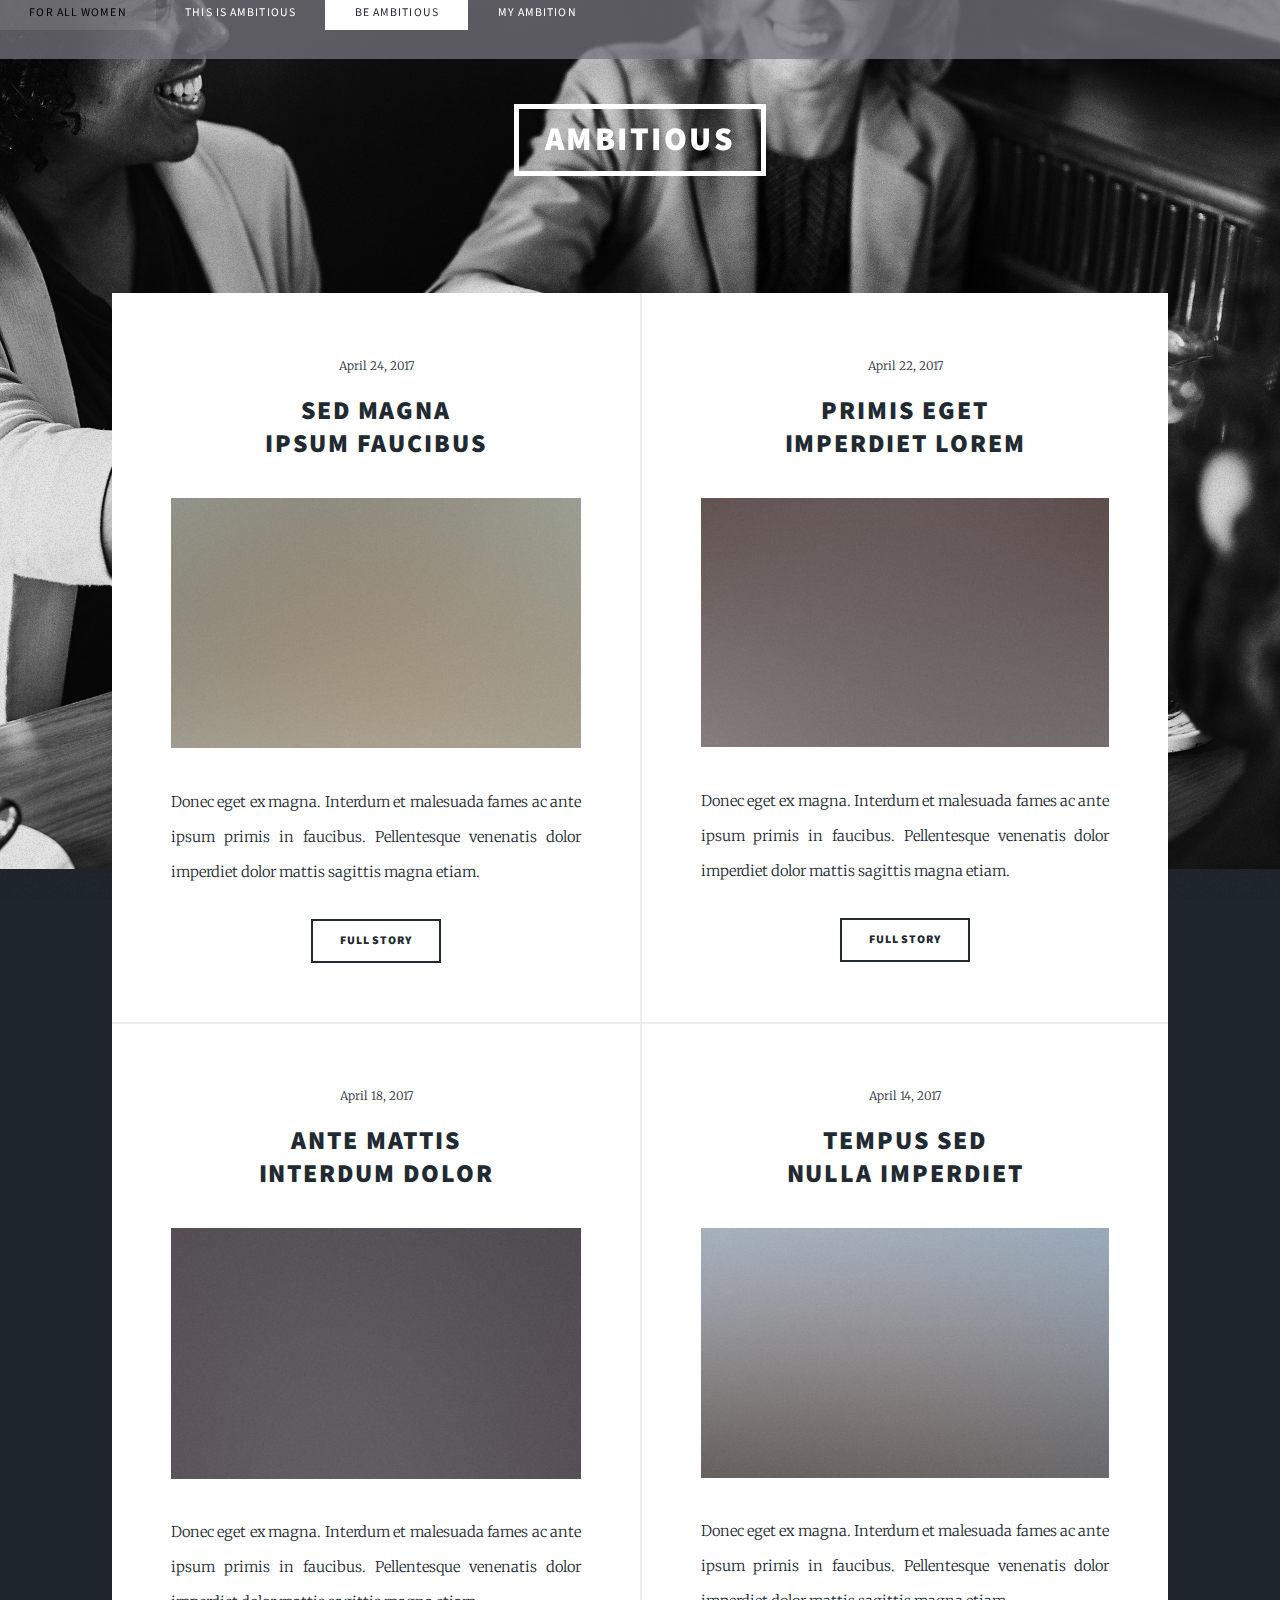
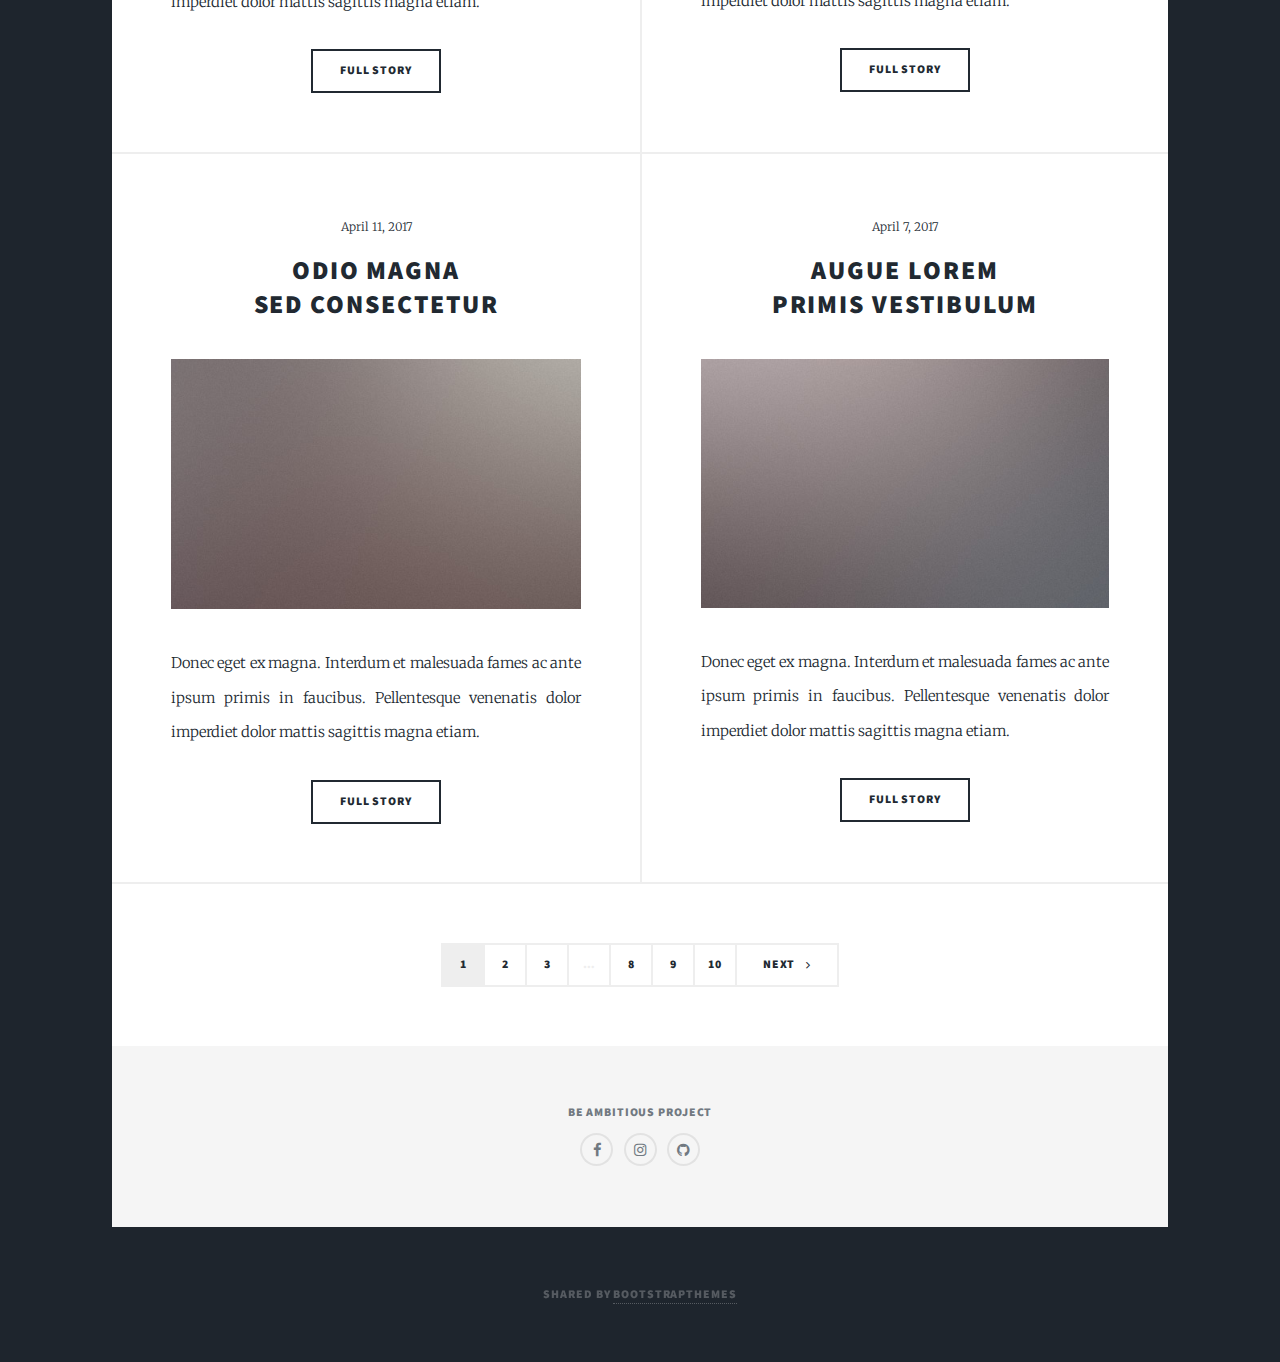
==== Ambitious/BeAmbitious.html @ 5a116b81 "ambitious_front 5" ====
<!DOCTYPE HTML>
<!--
	Massively by HTML5 UP
	html5up.net | @ajlkn
	Free for personal and commercial use under the CCA 3.0 license (html5up.net/license)
-->
<html>
	<head>
		<title>MyPage</title>
		<meta charset="utf-8" />
		<meta name="viewport" content="width=device-width, initial-scale=1, user-scalable=no" />
		<link rel="stylesheet" href="assets/css/main.css" />
		<noscript><link rel="stylesheet" href="assets/css/noscript.css" /></noscript>
	</head>
	<body class="is-loading">

		<!-- Wrapper -->
			<div id="wrapper">

				<!-- Header -->
					<header id="header">
						<a href="index.html" class="logo">Ambitious</a>
					</header>

				<!-- Nav -->
				<nav id="nav">
					<ul class="links">
						<div class="menubar">
							<li><a href="introduction.html">For all Women</a></li>
							<li id = "current"><a href="index.html">This is Ambitious</a>
								<ul>
									 <li><a href="#">경제 재테크</a></li>
									 <li><a href="#">정치 사회</a></li>
									 <li><a href="#">헬스 스포츠 건강</a></li>
									 <li><a href="#">영화 책</a></li>
									 <li><a href="#">패션 라이프스타일</a></li>
									</ul>
							</li>
							<li class = "active"><a href="BeAmbitious.html">Be Ambitious</a></li>
							<li><a href="mypage.html">My Ambition</a></li>
						</div>
					</ul>
					<ul class="icons">

						<!-- <li><a href="#" class="icon fa-twitter"><span class="label">Twitter</span></a></li> -->
						<!-- <li><a href="#" class="icon fa-instagram"><span class="label">Instagram</span></a></li>
						<li><a href="#" class="icon fa-facebook"><span class="label">Facebook</span></a></li>
						<li><a href="#" class="icon fa-github"><span class="label">GitHub</span></a></li> -->
					</ul>
				</nav>

				<!-- Main -->
					<div id="main">

						<!-- Featured Post -->


						<!-- Posts -->
							<section class="posts">
								<article>
									<header>
										<span class="date">April 24, 2017</span>
										<h2><a href="#">Sed magna<br />
										ipsum faucibus</a></h2>
									</header>
									<a href="#" class="image fit"><img src="images/pic02.jpg" alt="" /></a>
									<p>Donec eget ex magna. Interdum et malesuada fames ac ante ipsum primis in faucibus. Pellentesque venenatis dolor imperdiet dolor mattis sagittis magna etiam.</p>
									<ul class="actions">
										<li><a href="#" class="button">Full Story</a></li>
									</ul>
								</article>
								<article>
									<header>
										<span class="date">April 22, 2017</span>
										<h2><a href="#">Primis eget<br />
										imperdiet lorem</a></h2>
									</header>
									<a href="#" class="image fit"><img src="images/pic03.jpg" alt="" /></a>
									<p>Donec eget ex magna. Interdum et malesuada fames ac ante ipsum primis in faucibus. Pellentesque venenatis dolor imperdiet dolor mattis sagittis magna etiam.</p>
									<ul class="actions">
										<li><a href="#" class="button">Full Story</a></li>
									</ul>
								</article>
								<article>
									<header>
										<span class="date">April 18, 2017</span>
										<h2><a href="#">Ante mattis<br />
										interdum dolor</a></h2>
									</header>
									<a href="#" class="image fit"><img src="images/pic04.jpg" alt="" /></a>
									<p>Donec eget ex magna. Interdum et malesuada fames ac ante ipsum primis in faucibus. Pellentesque venenatis dolor imperdiet dolor mattis sagittis magna etiam.</p>
									<ul class="actions">
										<li><a href="#" class="button">Full Story</a></li>
									</ul>
								</article>
								<article>
									<header>
										<span class="date">April 14, 2017</span>
										<h2><a href="#">Tempus sed<br />
										nulla imperdiet</a></h2>
									</header>
									<a href="#" class="image fit"><img src="images/pic05.jpg" alt="" /></a>
									<p>Donec eget ex magna. Interdum et malesuada fames ac ante ipsum primis in faucibus. Pellentesque venenatis dolor imperdiet dolor mattis sagittis magna etiam.</p>
									<ul class="actions">
										<li><a href="#" class="button">Full Story</a></li>
									</ul>
								</article>
								<article>
									<header>
										<span class="date">April 11, 2017</span>
										<h2><a href="#">Odio magna<br />
										sed consectetur</a></h2>
									</header>
									<a href="#" class="image fit"><img src="images/pic06.jpg" alt="" /></a>
									<p>Donec eget ex magna. Interdum et malesuada fames ac ante ipsum primis in faucibus. Pellentesque venenatis dolor imperdiet dolor mattis sagittis magna etiam.</p>
									<ul class="actions">
										<li><a href="#" class="button">Full Story</a></li>
									</ul>
								</article>
								<article>
									<header>
										<span class="date">April 7, 2017</span>
										<h2><a href="#">Augue lorem<br />
										primis vestibulum</a></h2>
									</header>
									<a href="#" class="image fit"><img src="images/pic07.jpg" alt="" /></a>
									<p>Donec eget ex magna. Interdum et malesuada fames ac ante ipsum primis in faucibus. Pellentesque venenatis dolor imperdiet dolor mattis sagittis magna etiam.</p>
									<ul class="actions">
										<li><a href="#" class="button">Full Story</a></li>
									</ul>
								</article>
							</section>

						<!-- Footer -->
							<footer>
								<div class="pagination">
									<!--<a href="#" class="previous">Prev</a>-->
									<a href="#" class="page active">1</a>
									<a href="#" class="page">2</a>
									<a href="#" class="page">3</a>
									<span class="extra">&hellip;</span>
									<a href="#" class="page">8</a>
									<a href="#" class="page">9</a>
									<a href="#" class="page">10</a>
									<a href="#" class="next">Next</a>
								</div>
							</footer>

					</div>

					<!-- Footer -->
						<footer id="footer">
							<section style ="text-align:center;">
								<label for="message">Be Ambitious Project</label>
								<ul class="icons alt">
									<li><a href="#" class="icon alt fa-facebook"><span class="label">Facebook</span></a></li>
									<li><a href="#" class="icon alt fa-instagram"><span class="label">Instagram</span></a></li>
									<li><a href="#" class="icon alt fa-github"><span class="label">GitHub</span></a></li>
								</ul>
							</section>
						</footer>

				<!-- Copyright -->
					<div id="copyright">
						Shared by <i class="fa fa-love"></i><a href="https://bootstrapthemes.co">BootstrapThemes</a>
					</div>

			</div>

		<!-- Scripts -->
			<script src="assets/js/jquery.min.js"></script>
			<script src="assets/js/jquery.scrollex.min.js"></script>
			<script src="assets/js/jquery.scrolly.min.js"></script>
			<script src="assets/js/skel.min.js"></script>
			<script src="assets/js/util.js"></script>
			<script src="assets/js/main.js"></script>

	</body>
</html>
---- Ambitious/assets/css/main.css ----
@import url(font-awesome.min.css);
@import url("https://fonts.googleapis.com/css?family=Merriweather:300,700,300italic,700italic|Source+Sans+Pro:900");

/*
	Massively by HTML5 UP
	html5up.net | @ajlkn
	Free for personal and commercial use under the CCA 3.0 license (html5up.net/license)
*/

/* Reset */
.menubar{
border:none;
border:0px;
margin:0px;
padding:0px;
/* font: 67.5% "Lucida Sans Unicode", "Bitstream Vera Sans", "Trebuchet Unicode MS", "Lucida Grande", Verdana, Helvetica, sans-serif; */
font-size:10px;
font-weight:bold;
}

.menubar ul{
/* background: rgb(109,109,109); */
height:40px;
list-style:none;
margin:0;
padding:0;
}

.menubar li{
float:left;
padding:0px;
}

.menubar li a{
/* background: rgb(109,109,109); 위에 네비 바 색깔*/
 height:30px;   /*네비 바 높이 조정 */
/* color:#cccccc; */
display:block;
font-weight:normal;
/* line-height:50px; */
margin:0px;
padding:0px 25px;
text-align:center;
text-decoration:none;
}

.menubar li a:hover, .menubar ul li:hover a{
background: rgb(71,71,71);
color:#FFFFFF;
text-decoration:none;
}

.menubar li ul{
background: rgb(109,109,109);
display:none; /* 평상시에는 드랍메뉴가 안보이게 하기 */
height:auto;
padding:0px;
margin:0px;
border:0px;
position:absolute;
/* width:400px; */
z-index:998;
/*top:1em;
/*left:0;*/
}

.menubar li:hover ul{
display:block; /* 마우스 커서 올리면 드랍메뉴 보이게 하기 */
}

.menubar li li {
background: rgba(19, 19, 22, 0.82); /* 드롭다운 전체 색깔 */
display:block;
float:left;
margin:0px;
padding:0px;
width:170px;


}

.menubar li:hover li a{
background:none;
}

.menubar li ul a{
display:block;
height:29px;
font-size:15px;
font-style:normal;
margin:0px;
padding:0px 10px 0px 15px;
text-align:center;
}

.menubar li ul a:hover, .menubar li ul li:hover a{
background:rgb(45, 166, 235);
border:0px;
color:white;
}

.menubar p{
clear:left;
}

	html, body, div, span, applet, object, iframe, h1, h2, h3, h4, h5, h6, p, blockquote, pre, a, abbr, acronym, address, big, cite, code, del, dfn, em, img, ins, kbd, q, s, samp, small, strike, strong, sub, sup, tt, var, b, u, i, center, dl, dt, dd, ol, ul, li, fieldset, form, label, legend, table, caption, tbody, tfoot, thead, tr, th, td, article, aside, canvas, details, embed, figure, figcaption, footer, header, hgroup, menu, nav, output, ruby, section, summary, time, mark, audio, video {
		margin: 0;
		padding: 0;
		border: 0;
		font-size: 100%;
		font: inherit;
		vertical-align: baseline;
	}

	article, aside, details, figcaption, figure, footer, header, hgroup, menu, nav, section {
		display: block;
	}

	body {
		line-height: 1;
	}

	ol, ul {
		list-style: none;
	}

	blockquote, q {
		quotes: none;
	}

	blockquote:before, blockquote:after, q:before, q:after {
		content: '';
		content: none;
	}

	table {
		border-collapse: collapse;
		border-spacing: 0;
	}

	body {
		-webkit-text-size-adjust: none;
	}

/* Box Model */

	*, *:before, *:after {
		-moz-box-sizing: border-box;
		-webkit-box-sizing: border-box;
		box-sizing: border-box;
	}

/* Grid */

	.row {
		border-bottom: solid 1px transparent;
		-moz-box-sizing: border-box;
		-webkit-box-sizing: border-box;
		box-sizing: border-box;
	}

	.row > * {
		float: left;
		-moz-box-sizing: border-box;
		-webkit-box-sizing: border-box;
		box-sizing: border-box;
	}

	.row:after, .row:before {
		content: '';
		display: block;
		clear: both;
		height: 0;
	}

	.row.uniform > * > :first-child {
		margin-top: 0;
	}

	.row.uniform > * > :last-child {
		margin-bottom: 0;
	}

	.row.\30 \25 > * {
		padding: 0 0 0 0rem;
	}

	.row.\30 \25 {
		margin: 0 0 -1px 0rem;
	}

	.row.uniform.\30 \25 > * {
		padding: 0rem 0 0 0rem;
	}

	.row.uniform.\30 \25 {
		margin: 0rem 0 -1px 0rem;
	}

	.row > * {
		padding: 0 0 0 1.5rem;
	}

	.row {
		margin: 0 0 -1px -1.5rem;
	}

	.row.uniform > * {
		padding: 1.5rem 0 0 1.5rem;
	}

	.row.uniform {
		margin: -1.5rem 0 -1px -1.5rem;
	}

	.row.\32 00\25 > * {
		padding: 0 0 0 3rem;
	}

	.row.\32 00\25 {
		margin: 0 0 -1px -3rem;
	}

	.row.uniform.\32 00\25 > * {
		padding: 3rem 0 0 3rem;
	}

	.row.uniform.\32 00\25 {
		margin: -3rem 0 -1px -3rem;
	}

	.row.\31 50\25 > * {
		padding: 0 0 0 2.25rem;
	}

	.row.\31 50\25 {
		margin: 0 0 -1px -2.25rem;
	}

	.row.uniform.\31 50\25 > * {
		padding: 2.25rem 0 0 2.25rem;
	}

	.row.uniform.\31 50\25 {
		margin: -2.25rem 0 -1px -2.25rem;
	}

	.row.\35 0\25 > * {
		padding: 0 0 0 0.75rem;
	}

	.row.\35 0\25 {
		margin: 0 0 -1px -0.75rem;
	}

	.row.uniform.\35 0\25 > * {
		padding: 0.75rem 0 0 0.75rem;
	}

	.row.uniform.\35 0\25 {
		margin: -0.75rem 0 -1px -0.75rem;
	}

	.row.\32 5\25 > * {
		padding: 0 0 0 0.375rem;
	}

	.row.\32 5\25 {
		margin: 0 0 -1px -0.375rem;
	}

	.row.uniform.\32 5\25 > * {
		padding: 0.375rem 0 0 0.375rem;
	}

	.row.uniform.\32 5\25 {
		margin: -0.375rem 0 -1px -0.375rem;
	}

	.\31 2u, .\31 2u\24 {
		width: 100%;
		clear: none;
		margin-left: 0;
	}

	.\31 1u, .\31 1u\24 {
		width: 91.6666666667%;
		clear: none;
		margin-left: 0;
	}

	.\31 0u, .\31 0u\24 {
		width: 83.3333333333%;
		clear: none;
		margin-left: 0;
	}

	.\39 u, .\39 u\24 {
		width: 75%;
		clear: none;
		margin-left: 0;
	}

	.\38 u, .\38 u\24 {
		width: 66.6666666667%;
		clear: none;
		margin-left: 0;
	}

	.\37 u, .\37 u\24 {
		width: 58.3333333333%;
		clear: none;
		margin-left: 0;
	}

	.\36 u, .\36 u\24 {
		width: 50%;
		clear: none;
		margin-left: 0;
	}

	.\35 u, .\35 u\24 {
		width: 41.6666666667%;
		clear: none;
		margin-left: 0;
	}

	.\34 u, .\34 u\24 {
		width: 33.3333333333%;
		clear: none;
		margin-left: 0;
	}

	.\33 u, .\33 u\24 {
		width: 25%;
		clear: none;
		margin-left: 0;
	}

	.\32 u, .\32 u\24 {
		width: 16.6666666667%;
		clear: none;
		margin-left: 0;
	}

	.\31 u, .\31 u\24 {
		width: 8.3333333333%;
		clear: none;
		margin-left: 0;
	}

	.\31 2u\24 + *,
	.\31 1u\24 + *,
	.\31 0u\24 + *,
	.\39 u\24 + *,
	.\38 u\24 + *,
	.\37 u\24 + *,
	.\36 u\24 + *,
	.\35 u\24 + *,
	.\34 u\24 + *,
	.\33 u\24 + *,
	.\32 u\24 + *,
	.\31 u\24 + * {
		clear: left;
	}

	.\-11u {
		margin-left: 91.66667%;
	}

	.\-10u {
		margin-left: 83.33333%;
	}

	.\-9u {
		margin-left: 75%;
	}

	.\-8u {
		margin-left: 66.66667%;
	}

	.\-7u {
		margin-left: 58.33333%;
	}

	.\-6u {
		margin-left: 50%;
	}

	.\-5u {
		margin-left: 41.66667%;
	}

	.\-4u {
		margin-left: 33.33333%;
	}

	.\-3u {
		margin-left: 25%;
	}

	.\-2u {
		margin-left: 16.66667%;
	}

	.\-1u {
		margin-left: 8.33333%;
	}

	@media screen and (max-width: 1680px) {

		.row > * {
			padding: 0 0 0 1.5rem;
		}

		.row {
			margin: 0 0 -1px -1.5rem;
		}

		.row.uniform > * {
			padding: 1.5rem 0 0 1.5rem;
		}

		.row.uniform {
			margin: -1.5rem 0 -1px -1.5rem;
		}

		.row.\32 00\25 > * {
			padding: 0 0 0 3rem;
		}

		.row.\32 00\25 {
			margin: 0 0 -1px -3rem;
		}

		.row.uniform.\32 00\25 > * {
			padding: 3rem 0 0 3rem;
		}

		.row.uniform.\32 00\25 {
			margin: -3rem 0 -1px -3rem;
		}

		.row.\31 50\25 > * {
			padding: 0 0 0 2.25rem;
		}

		.row.\31 50\25 {
			margin: 0 0 -1px -2.25rem;
		}

		.row.uniform.\31 50\25 > * {
			padding: 2.25rem 0 0 2.25rem;
		}

		.row.uniform.\31 50\25 {
			margin: -2.25rem 0 -1px -2.25rem;
		}

		.row.\35 0\25 > * {
			padding: 0 0 0 0.75rem;
		}

		.row.\35 0\25 {
			margin: 0 0 -1px -0.75rem;
		}

		.row.uniform.\35 0\25 > * {
			padding: 0.75rem 0 0 0.75rem;
		}

		.row.uniform.\35 0\25 {
			margin: -0.75rem 0 -1px -0.75rem;
		}

		.row.\32 5\25 > * {
			padding: 0 0 0 0.375rem;
		}

		.row.\32 5\25 {
			margin: 0 0 -1px -0.375rem;
		}

		.row.uniform.\32 5\25 > * {
			padding: 0.375rem 0 0 0.375rem;
		}

		.row.uniform.\32 5\25 {
			margin: -0.375rem 0 -1px -0.375rem;
		}

		.\31 2u\28xlarge\29, .\31 2u\24\28xlarge\29 {
			width: 100%;
			clear: none;
			margin-left: 0;
		}

		.\31 1u\28xlarge\29, .\31 1u\24\28xlarge\29 {
			width: 91.6666666667%;
			clear: none;
			margin-left: 0;
		}

		.\31 0u\28xlarge\29, .\31 0u\24\28xlarge\29 {
			width: 83.3333333333%;
			clear: none;
			margin-left: 0;
		}

		.\39 u\28xlarge\29, .\39 u\24\28xlarge\29 {
			width: 75%;
			clear: none;
			margin-left: 0;
		}

		.\38 u\28xlarge\29, .\38 u\24\28xlarge\29 {
			width: 66.6666666667%;
			clear: none;
			margin-left: 0;
		}

		.\37 u\28xlarge\29, .\37 u\24\28xlarge\29 {
			width: 58.3333333333%;
			clear: none;
			margin-left: 0;
		}

		.\36 u\28xlarge\29, .\36 u\24\28xlarge\29 {
			width: 50%;
			clear: none;
			margin-left: 0;
		}

		.\35 u\28xlarge\29, .\35 u\24\28xlarge\29 {
			width: 41.6666666667%;
			clear: none;
			margin-left: 0;
		}

		.\34 u\28xlarge\29, .\34 u\24\28xlarge\29 {
			width: 33.3333333333%;
			clear: none;
			margin-left: 0;
		}

		.\33 u\28xlarge\29, .\33 u\24\28xlarge\29 {
			width: 25%;
			clear: none;
			margin-left: 0;
		}

		.\32 u\28xlarge\29, .\32 u\24\28xlarge\29 {
			width: 16.6666666667%;
			clear: none;
			margin-left: 0;
		}

		.\31 u\28xlarge\29, .\31 u\24\28xlarge\29 {
			width: 8.3333333333%;
			clear: none;
			margin-left: 0;
		}

		.\31 2u\24\28xlarge\29 + *,
		.\31 1u\24\28xlarge\29 + *,
		.\31 0u\24\28xlarge\29 + *,
		.\39 u\24\28xlarge\29 + *,
		.\38 u\24\28xlarge\29 + *,
		.\37 u\24\28xlarge\29 + *,
		.\36 u\24\28xlarge\29 + *,
		.\35 u\24\28xlarge\29 + *,
		.\34 u\24\28xlarge\29 + *,
		.\33 u\24\28xlarge\29 + *,
		.\32 u\24\28xlarge\29 + *,
		.\31 u\24\28xlarge\29 + * {
			clear: left;
		}

		.\-11u\28xlarge\29 {
			margin-left: 91.66667%;
		}

		.\-10u\28xlarge\29 {
			margin-left: 83.33333%;
		}

		.\-9u\28xlarge\29 {
			margin-left: 75%;
		}

		.\-8u\28xlarge\29 {
			margin-left: 66.66667%;
		}

		.\-7u\28xlarge\29 {
			margin-left: 58.33333%;
		}

		.\-6u\28xlarge\29 {
			margin-left: 50%;
		}

		.\-5u\28xlarge\29 {
			margin-left: 41.66667%;
		}

		.\-4u\28xlarge\29 {
			margin-left: 33.33333%;
		}

		.\-3u\28xlarge\29 {
			margin-left: 25%;
		}

		.\-2u\28xlarge\29 {
			margin-left: 16.66667%;
		}

		.\-1u\28xlarge\29 {
			margin-left: 8.33333%;
		}

	}

	@media screen and (max-width: 1280px) {

		.row > * {
			padding: 0 0 0 1.5rem;
		}

		.row {
			margin: 0 0 -1px -1.5rem;
		}

		.row.uniform > * {
			padding: 1.5rem 0 0 1.5rem;
		}

		.row.uniform {
			margin: -1.5rem 0 -1px -1.5rem;
		}

		.row.\32 00\25 > * {
			padding: 0 0 0 3rem;
		}

		.row.\32 00\25 {
			margin: 0 0 -1px -3rem;
		}

		.row.uniform.\32 00\25 > * {
			padding: 3rem 0 0 3rem;
		}

		.row.uniform.\32 00\25 {
			margin: -3rem 0 -1px -3rem;
		}

		.row.\31 50\25 > * {
			padding: 0 0 0 2.25rem;
		}

		.row.\31 50\25 {
			margin: 0 0 -1px -2.25rem;
		}

		.row.uniform.\31 50\25 > * {
			padding: 2.25rem 0 0 2.25rem;
		}

		.row.uniform.\31 50\25 {
			margin: -2.25rem 0 -1px -2.25rem;
		}

		.row.\35 0\25 > * {
			padding: 0 0 0 0.75rem;
		}

		.row.\35 0\25 {
			margin: 0 0 -1px -0.75rem;
		}

		.row.uniform.\35 0\25 > * {
			padding: 0.75rem 0 0 0.75rem;
		}

		.row.uniform.\35 0\25 {
			margin: -0.75rem 0 -1px -0.75rem;
		}

		.row.\32 5\25 > * {
			padding: 0 0 0 0.375rem;
		}

		.row.\32 5\25 {
			margin: 0 0 -1px -0.375rem;
		}

		.row.uniform.\32 5\25 > * {
			padding: 0.375rem 0 0 0.375rem;
		}

		.row.uniform.\32 5\25 {
			margin: -0.375rem 0 -1px -0.375rem;
		}

		.\31 2u\28large\29, .\31 2u\24\28large\29 {
			width: 100%;
			clear: none;
			margin-left: 0;
		}

		.\31 1u\28large\29, .\31 1u\24\28large\29 {
			width: 91.6666666667%;
			clear: none;
			margin-left: 0;
		}

		.\31 0u\28large\29, .\31 0u\24\28large\29 {
			width: 83.3333333333%;
			clear: none;
			margin-left: 0;
		}

		.\39 u\28large\29, .\39 u\24\28large\29 {
			width: 75%;
			clear: none;
			margin-left: 0;
		}

		.\38 u\28large\29, .\38 u\24\28large\29 {
			width: 66.6666666667%;
			clear: none;
			margin-left: 0;
		}

		.\37 u\28large\29, .\37 u\24\28large\29 {
			width: 58.3333333333%;
			clear: none;
			margin-left: 0;
		}

		.\36 u\28large\29, .\36 u\24\28large\29 {
			width: 50%;
			clear: none;
			margin-left: 0;
		}

		.\35 u\28large\29, .\35 u\24\28large\29 {
			width: 41.6666666667%;
			clear: none;
			margin-left: 0;
		}

		.\34 u\28large\29, .\34 u\24\28large\29 {
			width: 33.3333333333%;
			clear: none;
			margin-left: 0;
		}

		.\33 u\28large\29, .\33 u\24\28large\29 {
			width: 25%;
			clear: none;
			margin-left: 0;
		}

		.\32 u\28large\29, .\32 u\24\28large\29 {
			width: 16.6666666667%;
			clear: none;
			margin-left: 0;
		}

		.\31 u\28large\29, .\31 u\24\28large\29 {
			width: 8.3333333333%;
			clear: none;
			margin-left: 0;
		}

		.\31 2u\24\28large\29 + *,
		.\31 1u\24\28large\29 + *,
		.\31 0u\24\28large\29 + *,
		.\39 u\24\28large\29 + *,
		.\38 u\24\28large\29 + *,
		.\37 u\24\28large\29 + *,
		.\36 u\24\28large\29 + *,
		.\35 u\24\28large\29 + *,
		.\34 u\24\28large\29 + *,
		.\33 u\24\28large\29 + *,
		.\32 u\24\28large\29 + *,
		.\31 u\24\28large\29 + * {
			clear: left;
		}

		.\-11u\28large\29 {
			margin-left: 91.66667%;
		}

		.\-10u\28large\29 {
			margin-left: 83.33333%;
		}

		.\-9u\28large\29 {
			margin-left: 75%;
		}

		.\-8u\28large\29 {
			margin-left: 66.66667%;
		}

		.\-7u\28large\29 {
			margin-left: 58.33333%;
		}

		.\-6u\28large\29 {
			margin-left: 50%;
		}

		.\-5u\28large\29 {
			margin-left: 41.66667%;
		}

		.\-4u\28large\29 {
			margin-left: 33.33333%;
		}

		.\-3u\28large\29 {
			margin-left: 25%;
		}

		.\-2u\28large\29 {
			margin-left: 16.66667%;
		}

		.\-1u\28large\29 {
			margin-left: 8.33333%;
		}

	}

	@media screen and (max-width: 980px) {

		.row > * {
			padding: 0 0 0 1.5rem;
		}

		.row {
			margin: 0 0 -1px -1.5rem;
		}

		.row.uniform > * {
			padding: 1.5rem 0 0 1.5rem;
		}

		.row.uniform {
			margin: -1.5rem 0 -1px -1.5rem;
		}

		.row.\32 00\25 > * {
			padding: 0 0 0 3rem;
		}

		.row.\32 00\25 {
			margin: 0 0 -1px -3rem;
		}

		.row.uniform.\32 00\25 > * {
			padding: 3rem 0 0 3rem;
		}

		.row.uniform.\32 00\25 {
			margin: -3rem 0 -1px -3rem;
		}

		.row.\31 50\25 > * {
			padding: 0 0 0 2.25rem;
		}

		.row.\31 50\25 {
			margin: 0 0 -1px -2.25rem;
		}

		.row.uniform.\31 50\25 > * {
			padding: 2.25rem 0 0 2.25rem;
		}

		.row.uniform.\31 50\25 {
			margin: -2.25rem 0 -1px -2.25rem;
		}

		.row.\35 0\25 > * {
			padding: 0 0 0 0.75rem;
		}

		.row.\35 0\25 {
			margin: 0 0 -1px -0.75rem;
		}

		.row.uniform.\35 0\25 > * {
			padding: 0.75rem 0 0 0.75rem;
		}

		.row.uniform.\35 0\25 {
			margin: -0.75rem 0 -1px -0.75rem;
		}

		.row.\32 5\25 > * {
			padding: 0 0 0 0.375rem;
		}

		.row.\32 5\25 {
			margin: 0 0 -1px -0.375rem;
		}

		.row.uniform.\32 5\25 > * {
			padding: 0.375rem 0 0 0.375rem;
		}

		.row.uniform.\32 5\25 {
			margin: -0.375rem 0 -1px -0.375rem;
		}

		.\31 2u\28medium\29, .\31 2u\24\28medium\29 {
			width: 100%;
			clear: none;
			margin-left: 0;
		}

		.\31 1u\28medium\29, .\31 1u\24\28medium\29 {
			width: 91.6666666667%;
			clear: none;
			margin-left: 0;
		}

		.\31 0u\28medium\29, .\31 0u\24\28medium\29 {
			width: 83.3333333333%;
			clear: none;
			margin-left: 0;
		}

		.\39 u\28medium\29, .\39 u\24\28medium\29 {
			width: 75%;
			clear: none;
			margin-left: 0;
		}

		.\38 u\28medium\29, .\38 u\24\28medium\29 {
			width: 66.6666666667%;
			clear: none;
			margin-left: 0;
		}

		.\37 u\28medium\29, .\37 u\24\28medium\29 {
			width: 58.3333333333%;
			clear: none;
			margin-left: 0;
		}

		.\36 u\28medium\29, .\36 u\24\28medium\29 {
			width: 50%;
			clear: none;
			margin-left: 0;
		}

		.\35 u\28medium\29, .\35 u\24\28medium\29 {
			width: 41.6666666667%;
			clear: none;
			margin-left: 0;
		}

		.\34 u\28medium\29, .\34 u\24\28medium\29 {
			width: 33.3333333333%;
			clear: none;
			margin-left: 0;
		}

		.\33 u\28medium\29, .\33 u\24\28medium\29 {
			width: 25%;
			clear: none;
			margin-left: 0;
		}

		.\32 u\28medium\29, .\32 u\24\28medium\29 {
			width: 16.6666666667%;
			clear: none;
			margin-left: 0;
		}

		.\31 u\28medium\29, .\31 u\24\28medium\29 {
			width: 8.3333333333%;
			clear: none;
			margin-left: 0;
		}

		.\31 2u\24\28medium\29 + *,
		.\31 1u\24\28medium\29 + *,
		.\31 0u\24\28medium\29 + *,
		.\39 u\24\28medium\29 + *,
		.\38 u\24\28medium\29 + *,
		.\37 u\24\28medium\29 + *,
		.\36 u\24\28medium\29 + *,
		.\35 u\24\28medium\29 + *,
		.\34 u\24\28medium\29 + *,
		.\33 u\24\28medium\29 + *,
		.\32 u\24\28medium\29 + *,
		.\31 u\24\28medium\29 + * {
			clear: left;
		}

		.\-11u\28medium\29 {
			margin-left: 91.66667%;
		}

		.\-10u\28medium\29 {
			margin-left: 83.33333%;
		}

		.\-9u\28medium\29 {
			margin-left: 75%;
		}

		.\-8u\28medium\29 {
			margin-left: 66.66667%;
		}

		.\-7u\28medium\29 {
			margin-left: 58.33333%;
		}

		.\-6u\28medium\29 {
			margin-left: 50%;
		}

		.\-5u\28medium\29 {
			margin-left: 41.66667%;
		}

		.\-4u\28medium\29 {
			margin-left: 33.33333%;
		}

		.\-3u\28medium\29 {
			margin-left: 25%;
		}

		.\-2u\28medium\29 {
			margin-left: 16.66667%;
		}

		.\-1u\28medium\29 {
			margin-left: 8.33333%;
		}

	}

	@media screen and (max-width: 736px) {

		.row > * {
			padding: 0 0 0 1.5rem;
		}

		.row {
			margin: 0 0 -1px -1.5rem;
		}

		.row.uniform > * {
			padding: 1.5rem 0 0 1.5rem;
		}

		.row.uniform {
			margin: -1.5rem 0 -1px -1.5rem;
		}

		.row.\32 00\25 > * {
			padding: 0 0 0 3rem;
		}

		.row.\32 00\25 {
			margin: 0 0 -1px -3rem;
		}

		.row.uniform.\32 00\25 > * {
			padding: 3rem 0 0 3rem;
		}

		.row.uniform.\32 00\25 {
			margin: -3rem 0 -1px -3rem;
		}

		.row.\31 50\25 > * {
			padding: 0 0 0 2.25rem;
		}

		.row.\31 50\25 {
			margin: 0 0 -1px -2.25rem;
		}

		.row.uniform.\31 50\25 > * {
			padding: 2.25rem 0 0 2.25rem;
		}

		.row.uniform.\31 50\25 {
			margin: -2.25rem 0 -1px -2.25rem;
		}

		.row.\35 0\25 > * {
			padding: 0 0 0 0.75rem;
		}

		.row.\35 0\25 {
			margin: 0 0 -1px -0.75rem;
		}

		.row.uniform.\35 0\25 > * {
			padding: 0.75rem 0 0 0.75rem;
		}

		.row.uniform.\35 0\25 {
			margin: -0.75rem 0 -1px -0.75rem;
		}

		.row.\32 5\25 > * {
			padding: 0 0 0 0.375rem;
		}

		.row.\32 5\25 {
			margin: 0 0 -1px -0.375rem;
		}

		.row.uniform.\32 5\25 > * {
			padding: 0.375rem 0 0 0.375rem;
		}

		.row.uniform.\32 5\25 {
			margin: -0.375rem 0 -1px -0.375rem;
		}

		.\31 2u\28small\29, .\31 2u\24\28small\29 {
			width: 100%;
			clear: none;
			margin-left: 0;
		}

		.\31 1u\28small\29, .\31 1u\24\28small\29 {
			width: 91.6666666667%;
			clear: none;
			margin-left: 0;
		}

		.\31 0u\28small\29, .\31 0u\24\28small\29 {
			width: 83.3333333333%;
			clear: none;
			margin-left: 0;
		}

		.\39 u\28small\29, .\39 u\24\28small\29 {
			width: 75%;
			clear: none;
			margin-left: 0;
		}

		.\38 u\28small\29, .\38 u\24\28small\29 {
			width: 66.6666666667%;
			clear: none;
			margin-left: 0;
		}

		.\37 u\28small\29, .\37 u\24\28small\29 {
			width: 58.3333333333%;
			clear: none;
			margin-left: 0;
		}

		.\36 u\28small\29, .\36 u\24\28small\29 {
			width: 50%;
			clear: none;
			margin-left: 0;
		}

		.\35 u\28small\29, .\35 u\24\28small\29 {
			width: 41.6666666667%;
			clear: none;
			margin-left: 0;
		}

		.\34 u\28small\29, .\34 u\24\28small\29 {
			width: 33.3333333333%;
			clear: none;
			margin-left: 0;
		}

		.\33 u\28small\29, .\33 u\24\28small\29 {
			width: 25%;
			clear: none;
			margin-left: 0;
		}

		.\32 u\28small\29, .\32 u\24\28small\29 {
			width: 16.6666666667%;
			clear: none;
			margin-left: 0;
		}

		.\31 u\28small\29, .\31 u\24\28small\29 {
			width: 8.3333333333%;
			clear: none;
			margin-left: 0;
		}

		.\31 2u\24\28small\29 + *,
		.\31 1u\24\28small\29 + *,
		.\31 0u\24\28small\29 + *,
		.\39 u\24\28small\29 + *,
		.\38 u\24\28small\29 + *,
		.\37 u\24\28small\29 + *,
		.\36 u\24\28small\29 + *,
		.\35 u\24\28small\29 + *,
		.\34 u\24\28small\29 + *,
		.\33 u\24\28small\29 + *,
		.\32 u\24\28small\29 + *,
		.\31 u\24\28small\29 + * {
			clear: left;
		}

		.\-11u\28small\29 {
			margin-left: 91.66667%;
		}

		.\-10u\28small\29 {
			margin-left: 83.33333%;
		}

		.\-9u\28small\29 {
			margin-left: 75%;
		}

		.\-8u\28small\29 {
			margin-left: 66.66667%;
		}

		.\-7u\28small\29 {
			margin-left: 58.33333%;
		}

		.\-6u\28small\29 {
			margin-left: 50%;
		}

		.\-5u\28small\29 {
			margin-left: 41.66667%;
		}

		.\-4u\28small\29 {
			margin-left: 33.33333%;
		}

		.\-3u\28small\29 {
			margin-left: 25%;
		}

		.\-2u\28small\29 {
			margin-left: 16.66667%;
		}

		.\-1u\28small\29 {
			margin-left: 8.33333%;
		}

	}

	@media screen and (max-width: 480px) {

		.row > * {
			padding: 0 0 0 1.5rem;
		}

		.row {
			margin: 0 0 -1px -1.5rem;
		}

		.row.uniform > * {
			padding: 1.5rem 0 0 1.5rem;
		}

		.row.uniform {
			margin: -1.5rem 0 -1px -1.5rem;
		}

		.row.\32 00\25 > * {
			padding: 0 0 0 3rem;
		}

		.row.\32 00\25 {
			margin: 0 0 -1px -3rem;
		}

		.row.uniform.\32 00\25 > * {
			padding: 3rem 0 0 3rem;
		}

		.row.uniform.\32 00\25 {
			margin: -3rem 0 -1px -3rem;
		}

		.row.\31 50\25 > * {
			padding: 0 0 0 2.25rem;
		}

		.row.\31 50\25 {
			margin: 0 0 -1px -2.25rem;
		}

		.row.uniform.\31 50\25 > * {
			padding: 2.25rem 0 0 2.25rem;
		}

		.row.uniform.\31 50\25 {
			margin: -2.25rem 0 -1px -2.25rem;
		}

		.row.\35 0\25 > * {
			padding: 0 0 0 0.75rem;
		}

		.row.\35 0\25 {
			margin: 0 0 -1px -0.75rem;
		}

		.row.uniform.\35 0\25 > * {
			padding: 0.75rem 0 0 0.75rem;
		}

		.row.uniform.\35 0\25 {
			margin: -0.75rem 0 -1px -0.75rem;
		}

		.row.\32 5\25 > * {
			padding: 0 0 0 0.375rem;
		}

		.row.\32 5\25 {
			margin: 0 0 -1px -0.375rem;
		}

		.row.uniform.\32 5\25 > * {
			padding: 0.375rem 0 0 0.375rem;
		}

		.row.uniform.\32 5\25 {
			margin: -0.375rem 0 -1px -0.375rem;
		}

		.\31 2u\28xsmall\29, .\31 2u\24\28xsmall\29 {
			width: 100%;
			clear: none;
			margin-left: 0;
		}

		.\31 1u\28xsmall\29, .\31 1u\24\28xsmall\29 {
			width: 91.6666666667%;
			clear: none;
			margin-left: 0;
		}

		.\31 0u\28xsmall\29, .\31 0u\24\28xsmall\29 {
			width: 83.3333333333%;
			clear: none;
			margin-left: 0;
		}

		.\39 u\28xsmall\29, .\39 u\24\28xsmall\29 {
			width: 75%;
			clear: none;
			margin-left: 0;
		}

		.\38 u\28xsmall\29, .\38 u\24\28xsmall\29 {
			width: 66.6666666667%;
			clear: none;
			margin-left: 0;
		}

		.\37 u\28xsmall\29, .\37 u\24\28xsmall\29 {
			width: 58.3333333333%;
			clear: none;
			margin-left: 0;
		}

		.\36 u\28xsmall\29, .\36 u\24\28xsmall\29 {
			width: 50%;
			clear: none;
			margin-left: 0;
		}

		.\35 u\28xsmall\29, .\35 u\24\28xsmall\29 {
			width: 41.6666666667%;
			clear: none;
			margin-left: 0;
		}

		.\34 u\28xsmall\29, .\34 u\24\28xsmall\29 {
			width: 33.3333333333%;
			clear: none;
			margin-left: 0;
		}

		.\33 u\28xsmall\29, .\33 u\24\28xsmall\29 {
			width: 25%;
			clear: none;
			margin-left: 0;
		}

		.\32 u\28xsmall\29, .\32 u\24\28xsmall\29 {
			width: 16.6666666667%;
			clear: none;
			margin-left: 0;
		}

		.\31 u\28xsmall\29, .\31 u\24\28xsmall\29 {
			width: 8.3333333333%;
			clear: none;
			margin-left: 0;
		}

		.\31 2u\24\28xsmall\29 + *,
		.\31 1u\24\28xsmall\29 + *,
		.\31 0u\24\28xsmall\29 + *,
		.\39 u\24\28xsmall\29 + *,
		.\38 u\24\28xsmall\29 + *,
		.\37 u\24\28xsmall\29 + *,
		.\36 u\24\28xsmall\29 + *,
		.\35 u\24\28xsmall\29 + *,
		.\34 u\24\28xsmall\29 + *,
		.\33 u\24\28xsmall\29 + *,
		.\32 u\24\28xsmall\29 + *,
		.\31 u\24\28xsmall\29 + * {
			clear: left;
		}

		.\-11u\28xsmall\29 {
			margin-left: 91.66667%;
		}

		.\-10u\28xsmall\29 {
			margin-left: 83.33333%;
		}

		.\-9u\28xsmall\29 {
			margin-left: 75%;
		}

		.\-8u\28xsmall\29 {
			margin-left: 66.66667%;
		}

		.\-7u\28xsmall\29 {
			margin-left: 58.33333%;
		}

		.\-6u\28xsmall\29 {
			margin-left: 50%;
		}

		.\-5u\28xsmall\29 {
			margin-left: 41.66667%;
		}

		.\-4u\28xsmall\29 {
			margin-left: 33.33333%;
		}

		.\-3u\28xsmall\29 {
			margin-left: 25%;
		}

		.\-2u\28xsmall\29 {
			margin-left: 16.66667%;
		}

		.\-1u\28xsmall\29 {
			margin-left: 8.33333%;
		}

	}

	@media screen and (max-width: 360px) {

		.row > * {
			padding: 0 0 0 1.5rem;
		}

		.row {
			margin: 0 0 -1px -1.5rem;
		}

		.row.uniform > * {
			padding: 1.5rem 0 0 1.5rem;
		}

		.row.uniform {
			margin: -1.5rem 0 -1px -1.5rem;
		}

		.row.\32 00\25 > * {
			padding: 0 0 0 3rem;
		}

		.row.\32 00\25 {
			margin: 0 0 -1px -3rem;
		}

		.row.uniform.\32 00\25 > * {
			padding: 3rem 0 0 3rem;
		}

		.row.uniform.\32 00\25 {
			margin: -3rem 0 -1px -3rem;
		}

		.row.\31 50\25 > * {
			padding: 0 0 0 2.25rem;
		}

		.row.\31 50\25 {
			margin: 0 0 -1px -2.25rem;
		}

		.row.uniform.\31 50\25 > * {
			padding: 2.25rem 0 0 2.25rem;
		}

		.row.uniform.\31 50\25 {
			margin: -2.25rem 0 -1px -2.25rem;
		}

		.row.\35 0\25 > * {
			padding: 0 0 0 0.75rem;
		}

		.row.\35 0\25 {
			margin: 0 0 -1px -0.75rem;
		}

		.row.uniform.\35 0\25 > * {
			padding: 0.75rem 0 0 0.75rem;
		}

		.row.uniform.\35 0\25 {
			margin: -0.75rem 0 -1px -0.75rem;
		}

		.row.\32 5\25 > * {
			padding: 0 0 0 0.375rem;
		}

		.row.\32 5\25 {
			margin: 0 0 -1px -0.375rem;
		}

		.row.uniform.\32 5\25 > * {
			padding: 0.375rem 0 0 0.375rem;
		}

		.row.uniform.\32 5\25 {
			margin: -0.375rem 0 -1px -0.375rem;
		}

		.\31 2u\28xxsmall\29, .\31 2u\24\28xxsmall\29 {
			width: 100%;
			clear: none;
			margin-left: 0;
		}

		.\31 1u\28xxsmall\29, .\31 1u\24\28xxsmall\29 {
			width: 91.6666666667%;
			clear: none;
			margin-left: 0;
		}

		.\31 0u\28xxsmall\29, .\31 0u\24\28xxsmall\29 {
			width: 83.3333333333%;
			clear: none;
			margin-left: 0;
		}

		.\39 u\28xxsmall\29, .\39 u\24\28xxsmall\29 {
			width: 75%;
			clear: none;
			margin-left: 0;
		}

		.\38 u\28xxsmall\29, .\38 u\24\28xxsmall\29 {
			width: 66.6666666667%;
			clear: none;
			margin-left: 0;
		}

		.\37 u\28xxsmall\29, .\37 u\24\28xxsmall\29 {
			width: 58.3333333333%;
			clear: none;
			margin-left: 0;
		}

		.\36 u\28xxsmall\29, .\36 u\24\28xxsmall\29 {
			width: 50%;
			clear: none;
			margin-left: 0;
		}

		.\35 u\28xxsmall\29, .\35 u\24\28xxsmall\29 {
			width: 41.6666666667%;
			clear: none;
			margin-left: 0;
		}

		.\34 u\28xxsmall\29, .\34 u\24\28xxsmall\29 {
			width: 33.3333333333%;
			clear: none;
			margin-left: 0;
		}

		.\33 u\28xxsmall\29, .\33 u\24\28xxsmall\29 {
			width: 25%;
			clear: none;
			margin-left: 0;
		}

		.\32 u\28xxsmall\29, .\32 u\24\28xxsmall\29 {
			width: 16.6666666667%;
			clear: none;
			margin-left: 0;
		}

		.\31 u\28xxsmall\29, .\31 u\24\28xxsmall\29 {
			width: 8.3333333333%;
			clear: none;
			margin-left: 0;
		}

		.\31 2u\24\28xxsmall\29 + *,
		.\31 1u\24\28xxsmall\29 + *,
		.\31 0u\24\28xxsmall\29 + *,
		.\39 u\24\28xxsmall\29 + *,
		.\38 u\24\28xxsmall\29 + *,
		.\37 u\24\28xxsmall\29 + *,
		.\36 u\24\28xxsmall\29 + *,
		.\35 u\24\28xxsmall\29 + *,
		.\34 u\24\28xxsmall\29 + *,
		.\33 u\24\28xxsmall\29 + *,
		.\32 u\24\28xxsmall\29 + *,
		.\31 u\24\28xxsmall\29 + * {
			clear: left;
		}

		.\-11u\28xxsmall\29 {
			margin-left: 91.66667%;
		}

		.\-10u\28xxsmall\29 {
			margin-left: 83.33333%;
		}

		.\-9u\28xxsmall\29 {
			margin-left: 75%;
		}

		.\-8u\28xxsmall\29 {
			margin-left: 66.66667%;
		}

		.\-7u\28xxsmall\29 {
			margin-left: 58.33333%;
		}

		.\-6u\28xxsmall\29 {
			margin-left: 50%;
		}

		.\-5u\28xxsmall\29 {
			margin-left: 41.66667%;
		}

		.\-4u\28xxsmall\29 {
			margin-left: 33.33333%;
		}

		.\-3u\28xxsmall\29 {
			margin-left: 25%;
		}

		.\-2u\28xxsmall\29 {
			margin-left: 16.66667%;
		}

		.\-1u\28xxsmall\29 {
			margin-left: 8.33333%;
		}

	}

/* Basic */

	@-ms-viewport {
		width: device-width;
	}

	body {
		-ms-overflow-style: scrollbar;
	}

	@media screen and (max-width: 480px) {

		html, body {
			min-width: 320px;
		}

	}

	body {
		background-color: #1e252d;
	}

		body.is-loading *, body.is-loading *:before, body.is-loading *:after {
			-moz-animation: none !important;
			-webkit-animation: none !important;
			-ms-animation: none !important;
			animation: none !important;
			-moz-transition: none !important;
			-webkit-transition: none !important;
			-ms-transition: none !important;
			transition: none !important;
		}

/* Type */

	html {
		font-size: 16pt;
	}

		@media screen and (max-width: 1680px) {

			html {
				font-size: 12pt;
			}

		}

		@media screen and (max-width: 1280px) {

			html {
				font-size: 11pt;
			}

		}

		@media screen and (max-width: 360px) {

			html {
				font-size: 10pt;
			}

		}

	body {
		color: #212931;
	}

	body, input, select, textarea {
		font-family: "Merriweather", Georgia, serif;
		font-weight: 300;
		font-size: 1rem;
		line-height: 2.375;
	}

	a {
		-moz-transition: color 0.2s ease-in-out, background-color 0.2s ease-in-out, border-color 0.2s ease-in-out, box-shadow 0.2s ease-in-out;
		-webkit-transition: color 0.2s ease-in-out, background-color 0.2s ease-in-out, border-color 0.2s ease-in-out, box-shadow 0.2s ease-in-out;
		-ms-transition: color 0.2s ease-in-out, background-color 0.2s ease-in-out, border-color 0.2s ease-in-out, box-shadow 0.2s ease-in-out;
		transition: color 0.2s ease-in-out, background-color 0.2s ease-in-out, border-color 0.2s ease-in-out, box-shadow 0.2s ease-in-out;
		border-bottom: dotted 1px;
		text-decoration: none;
	}

		a:hover {
			border-bottom-color: transparent;
		}

	strong, b {
		font-weight: 600;
	}

	em, i {
		font-style: italic;
	}

	p {
		text-align: justify;
		margin: 0 0 2rem 0;
	}

	h1, h2, h3, h4, h5, h6 {
		font-family: "Source Sans Pro", Helvetica, sans-serif;
		font-weight: 900;
		line-height: 1.5;
		letter-spacing: 0.075em;
		text-transform: uppercase;
		margin: 0 0 1rem 0;
	}

		h1 a, h2 a, h3 a, h4 a, h5 a, h6 a {
			border-bottom: 0;
			color: inherit;
			text-decoration: none;
		}

	h1 {
		font-size: 4rem;
		line-height: 1.1;
		margin: 0 0 2rem 0;
	}

	h2 {
		font-size: 1.75rem;
		line-height: 1.3;
		margin: 0 0 1.5rem 0;
	}

	h3 {
		font-size: 1.25rem;
		margin: 0 0 1.5rem 0;
	}

	h4 {
		font-size: 1rem;
	}

	h5 {
		font-size: 0.9rem;
	}

	h6 {
		font-size: 0.8rem;
	}

	sub {
		font-size: 0.8rem;
		position: relative;
		top: 0.5rem;
	}

	sup {
		font-size: 0.8rem;
		position: relative;
		top: -0.5rem;
	}

	blockquote {
		border-left: solid 4px;
		font-style: italic;
		margin: 0 0 2rem 0;
		padding: 0.5rem 0 0.5rem 2rem;
	}

	code {
		border: solid 2px;
		font-family: "Courier New", monospace;
		font-size: 0.9rem;
		margin: 0 0.25rem;
		padding: 0.25rem 0.65rem;
	}

	pre {
		-webkit-overflow-scrolling: touch;
		font-family: "Courier New", monospace;
		font-size: 0.9rem;
		margin: 0 0 2rem 0;
	}

		pre code {
			display: block;
			line-height: 1.75;
			padding: 1rem 1.5rem;
			overflow-x: auto;
		}

	hr {
		border: 0;
		border-bottom: solid 2px;
		margin: 3rem 0;
	}

		hr.major {
			margin: 5rem 0;
		}

	.align-left {
		text-align: left;
	}

	.align-center {
		text-align: center;
	}

	.align-right {
		text-align: right;
	}

	input, select, textarea {
		color: #212931;
	}

	a {
		color: #212931;
		border-bottom-color: rgba(33, 41, 49, 0.5);
	}

		a:hover {
			border-bottom-color: transparent;
			color: #5c6161 !important;
		}

	strong, b {
		color: #212931;
	}

	h1, h2, h3, h4, h5, h6 {
		color: #212931;
	}

	blockquote {
		border-left-color: #eeeeee;
	}

	code {
		background: rgba(220, 220, 220, 0.25);
		border-color: #eeeeee;
	}

	hr {
		border-bottom-color: #eeeeee;
	}

/* Box */

	.box {
		border: solid 2px;
		margin-bottom: 2rem;
		padding: 1.5rem;
	}

		.box > :last-child,
		.box > :last-child > :last-child,
		.box > :last-child > :last-child > :last-child {
			margin-bottom: 0;
		}

		.box.alt {
			border: 0;
			border-radius: 0;
			padding: 0;
		}

	.box {
		border-color: #eeeeee;
	}

/* Button */

	input[type="submit"],
	input[type="reset"],
	input[type="button"],
	button,
	.button {
		-moz-appearance: none;
		-webkit-appearance: none;
		-ms-appearance: none;
		appearance: none;
		-moz-transition: background-color 0.2s ease-in-out, box-shadow 0.2s ease-in-out, color 0.2s ease-in-out;
		-webkit-transition: background-color 0.2s ease-in-out, box-shadow 0.2s ease-in-out, color 0.2s ease-in-out;
		-ms-transition: background-color 0.2s ease-in-out, box-shadow 0.2s ease-in-out, color 0.2s ease-in-out;
		transition: background-color 0.2s ease-in-out, box-shadow 0.2s ease-in-out, color 0.2s ease-in-out;
		border: 0;
		cursor: pointer;
		display: inline-block;
		font-family: "Source Sans Pro", Helvetica, sans-serif;
		font-size: 0.8rem;
		font-weight: 900;
		letter-spacing: 0.075em;
		height: 3rem;
		line-height: 3rem;
		padding: 0 2rem;
		text-align: center;
		text-decoration: none;
		text-transform: uppercase;
		white-space: nowrap;
	}

		input[type="submit"].icon:before,
		input[type="reset"].icon:before,
		input[type="button"].icon:before,
		button.icon:before,
		.button.icon:before {
			margin-right: 0.5rem;
		}

		input[type="submit"].icon.solo,
		input[type="reset"].icon.solo,
		input[type="button"].icon.solo,
		button.icon.solo,
		.button.icon.solo {
			position: relative;
			width: 4rem;
			height: 4rem;
			line-height: 4rem;
			border-radius: 4rem;
			text-indent: 4rem;
			overflow: hidden;
			padding: 0;
			white-space: nowrap;
		}

			input[type="submit"].icon.solo:before,
			input[type="reset"].icon.solo:before,
			input[type="button"].icon.solo:before,
			button.icon.solo:before,
			.button.icon.solo:before {
				position: absolute;
				display: block;
				top: 0;
				left: 0;
				width: inherit;
				height: inherit;
				line-height: inherit;
				font-size: 1.25rem;
				margin-right: 0;
				text-align: center;
				text-indent: 0;
			}

		input[type="submit"].fit,
		input[type="reset"].fit,
		input[type="button"].fit,
		button.fit,
		.button.fit {
			display: block;
			margin: 0 0 1rem 0;
			width: 100%;
		}

		input[type="submit"].small,
		input[type="reset"].small,
		input[type="button"].small,
		button.small,
		.button.small {
			font-size: 0.7rem;
			height: 2.5rem;
			line-height: 2.5rem;
			padding: 0 1.5rem;
		}

		input[type="submit"].big,
		input[type="reset"].big,
		input[type="button"].big,
		button.big,
		.button.big {
			font-size: 0.9rem;
			height: 3.5rem;
			line-height: 3.5rem;
			padding: 0 2.75rem;
		}

		@media screen and (max-width: 980px) {

			input[type="submit"],
			input[type="reset"],
			input[type="button"],
			button,
			.button {
				font-size: 0.9rem;
				height: 3.25rem;
				line-height: 3.25rem;
			}

				input[type="submit"].big,
				input[type="reset"].big,
				input[type="button"].big,
				button.big,
				.button.big {
					font-size: 1rem;
					height: 3.75rem;
					line-height: 3.75rem;
				}

		}

		input[type="submit"].disabled, input[type="submit"]:disabled,
		input[type="reset"].disabled,
		input[type="reset"]:disabled,
		input[type="button"].disabled,
		input[type="button"]:disabled,
		button.disabled,
		button:disabled,
		.button.disabled,
		.button:disabled {
			-moz-pointer-events: none;
			-webkit-pointer-events: none;
			-ms-pointer-events: none;
			pointer-events: none;
			opacity: 0.25;
		}

	input[type="submit"],
	input[type="reset"],
	input[type="button"],
	button,
	.button {
		background-color: transparent;
		box-shadow: inset 0 0 0 2px #212931;
		color: #212931 !important;
	}

		input[type="submit"]:hover,
		input[type="reset"]:hover,
		input[type="button"]:hover,
		button:hover,
		.button:hover {
			box-shadow: inset 0 0 0 2px #5c6161;
			color: #5c6161 !important;
		}

		input[type="submit"].special,
		input[type="reset"].special,
		input[type="button"].special,
		button.special,
		.button.special {
			background-color: #212931;
			box-shadow: none;
			color: #ffffff !important;
		}

			input[type="submit"].special:hover,
			input[type="reset"].special:hover,
			input[type="button"].special:hover,
			button.special:hover,
			.button.special:hover {
				background-color: #5c6161;
			}

/* Form */

	form {
		display: -moz-flex;
		display: -webkit-flex;
		display: -ms-flex;
		display: flex;
		-moz-flex-wrap: wrap;
		-webkit-flex-wrap: wrap;
		-ms-flex-wrap: wrap;
		flex-wrap: wrap;
		width: calc(100% + 3rem);
		margin: -1.5rem 0 2rem -1.5rem;
	}

		form > .field {
			-moz-flex-grow: 0;
			-webkit-flex-grow: 0;
			-ms-flex-grow: 0;
			flex-grow: 0;
			-moz-flex-shrink: 0;
			-webkit-flex-shrink: 0;
			-ms-flex-shrink: 0;
			flex-shrink: 0;
			padding: 1.5rem 0 0 1.5rem;
			width: calc(100% - 1.5rem);
		}

			form > .field.half {
				width: calc(50% - 0.75rem);
			}

			form > .field.third {
				width: calc(100%/3 - 0.5rem);
			}

			form > .field.quarter {
				width: calc(25% - 0.375rem);
			}

		form > .actions {
			-moz-flex-grow: 0;
			-webkit-flex-grow: 0;
			-ms-flex-grow: 0;
			flex-grow: 0;
			-moz-flex-shrink: 1;
			-webkit-flex-shrink: 1;
			-ms-flex-shrink: 1;
			flex-shrink: 1;
			margin: 1.875rem 0 0 1.5rem !important;
			width: calc(100% - 3rem);
		}

		form.alt {
			display: block;
			width: 100%;
			margin: 0 0 2rem 0;
		}

			form.alt > .actions {
				margin: 0 0 2rem 0;
				width: 100%;
			}

		@media screen and (max-width: 480px) {

			form {
				width: calc(100% + 3rem);
				margin: -1.5rem 0 2rem -1.5rem;
			}

				form > .field {
					padding: 1.5rem 0 0 1.5rem;
					width: calc(100% - 1.5rem);
				}

					form > .field.half {
						width: calc(100% - 1.5rem);
					}

					form > .field.third {
						width: calc(100% - 1.5rem);
					}

					form > .field.quarter {
						width: calc(100% - 1.5rem);
					}

				form > .actions {
					margin: 1.5rem 0 0 1.5rem;
					width: calc(100% - 3rem);
				}

		}

	label {
		display: block;
		font-family: "Source Sans Pro", Helvetica, sans-serif;
		font-weight: 900;
		line-height: 1.5;
		letter-spacing: 0.075em;
		font-size: 0.8rem;
		text-transform: uppercase;
		margin: 0 0 0.75rem 0;
	}

		@media screen and (max-width: 980px) {

			label {
				font-size: 0.9rem;
			}

		}

	input[type="text"],
	input[type="password"],
	input[type="email"],
	select,
	textarea {
		-moz-appearance: none;
		-webkit-appearance: none;
		-ms-appearance: none;
		appearance: none;
		background: transparent;
		border: solid 2px;
		color: inherit;
		display: block;
		outline: 0;
		padding: 0 1rem;
		text-decoration: none;
		width: 100%;
	}

		input[type="text"]:invalid,
		input[type="password"]:invalid,
		input[type="email"]:invalid,
		select:invalid,
		textarea:invalid {
			box-shadow: none;
		}

	.select-wrapper {
		text-decoration: none;
		display: block;
		position: relative;
	}

		.select-wrapper:before {
			-moz-osx-font-smoothing: grayscale;
			-webkit-font-smoothing: antialiased;
			font-family: FontAwesome;
			font-style: normal;
			font-weight: normal;
			text-transform: none !important;
		}

		.select-wrapper:before {
			content: '\f078';
			display: block;
			height: 3rem;
			line-height: 3rem;
			pointer-events: none;
			position: absolute;
			right: 0;
			text-align: center;
			top: 0;
			width: 3rem;
		}

		.select-wrapper select::-ms-expand {
			display: none;
		}

	input[type="text"],
	input[type="password"],
	input[type="email"],
	select {
		height: 3rem;
	}

	textarea {
		padding: 0.75rem 1rem;
	}

	input[type="checkbox"],
	input[type="radio"] {
		-moz-appearance: none;
		-webkit-appearance: none;
		-ms-appearance: none;
		appearance: none;
		display: block;
		float: left;
		margin-right: -2rem;
		opacity: 0;
		width: 1rem;
		z-index: -1;
	}

		input[type="checkbox"] + label,
		input[type="radio"] + label {
			text-decoration: none;
			cursor: pointer;
			display: inline-block;
			font-size: 1rem;
			letter-spacing: 0;
			font-family: "Merriweather", Georgia, serif;
			text-transform: none;
			font-weight: 300;
			padding-left: 2.8rem;
			padding-right: 1rem;
			position: relative;
		}

			input[type="checkbox"] + label:before,
			input[type="radio"] + label:before {
				-moz-osx-font-smoothing: grayscale;
				-webkit-font-smoothing: antialiased;
				font-family: FontAwesome;
				font-style: normal;
				font-weight: normal;
				text-transform: none !important;
			}

			input[type="checkbox"] + label:before,
			input[type="radio"] + label:before {
				border: solid 2px;
				content: '';
				display: inline-block;
				height: 1.8rem;
				left: 0;
				line-height: 1.725rem;
				position: absolute;
				text-align: center;
				top: -0.125rem;
				width: 1.8rem;
			}

		input[type="checkbox"]:checked + label:before,
		input[type="radio"]:checked + label:before {
			content: '\f00c';
		}

	input[type="radio"] + label:before {
		border-radius: 100%;
	}

	::-webkit-input-placeholder {
		opacity: 1.0;
	}

	:-moz-placeholder {
		opacity: 1.0;
	}

	::-moz-placeholder {
		opacity: 1.0;
	}

	:-ms-input-placeholder {
		opacity: 1.0;
	}

	.formerize-placeholder {
		opacity: 1.0;
	}

	label {
		color: #212931;
	}

	input[type="text"],
	input[type="password"],
	input[type="email"],
	select,
	textarea {
		border-color: #eeeeee;
	}

		input[type="text"]:focus,
		input[type="password"]:focus,
		input[type="email"]:focus,
		select:focus,
		textarea:focus {
			border-color: #5c6161;
		}

	select option {
		background-color: #ffffff;
		color: #212931;
	}

	.select-wrapper:before {
		color: #eeeeee;
	}

	input[type="checkbox"] + label,
	input[type="radio"] + label {
		color: #212931;
	}

		input[type="checkbox"] + label:before,
		input[type="radio"] + label:before {
			border-color: #eeeeee;
		}

	input[type="checkbox"]:checked + label:before,
	input[type="radio"]:checked + label:before {
		background-color: #212931;
		border-color: #212931;
		color: #ffffff;
	}

	input[type="checkbox"]:focus + label:before,
	input[type="radio"]:focus + label:before {
		border-color: #5c6161;
	}

	::-webkit-input-placeholder {
		color: #909498 !important;
	}

	:-moz-placeholder {
		color: #909498 !important;
	}

	::-moz-placeholder {
		color: #909498 !important;
	}

	:-ms-input-placeholder {
		color: #909498 !important;
	}

	.formerize-placeholder {
		color: #909498 !important;
	}

/* Icon */

	.icon {
		text-decoration: none;
		border-bottom: none;
		position: relative;
	}

		.icon:before {
			-moz-osx-font-smoothing: grayscale;
			-webkit-font-smoothing: antialiased;
			font-family: FontAwesome;
			font-style: normal;
			font-weight: normal;
			text-transform: none !important;
		}

		.icon > .label {
			display: none;
		}

/* Image */

	.image {
		border: 0;
		display: inline-block;
		position: relative;
	}

		.image img {
			display: block;
		}

		.image.left, .image.right {
			max-width: 40%;
		}

			.image.left img, .image.right img {
				width: 100%;
			}

		.image.left {
			float: left;
			margin: 0 2rem 2rem 0;
			top: 0.75rem;
		}

		.image.right {
			float: right;
			margin: 0 0 2rem 2rem;
			top: 0.75rem;
		}

		.image.fit {
			display: block;
			margin: 2.5rem 0;
			width: 100%;
		}

			.image.fit:first-child {
				margin-top: 0;
			}

			.image.fit img {
				width: 100%;
			}

		.image.main {
			display: block;
			margin: 4rem 0;
			width: 100%;
		}

			.image.main:first-child {
				margin-top: 0;
			}

			.image.main img {
				width: 100%;
			}

		@media screen and (max-width: 736px) {

			.image.fit {
				margin: 2rem 0;
			}

			.image.main {
				margin: 2rem 0;
			}

		}

	a.image {
		overflow: hidden;
	}

		a.image img {
			-moz-transition: -moz-transform 0.2s ease-out;
			-webkit-transition: -webkit-transform 0.2s ease-out;
			-ms-transition: -ms-transform 0.2s ease-out;
			transition: transform 0.2s ease-out;
		}

		a.image:hover img {
			-moz-transform: scale(1.05);
			-webkit-transform: scale(1.05);
			-ms-transform: scale(1.05);
			transform: scale(1.05);
		}

/* List */

	ol {
		list-style: decimal;
		margin: 0 0 2rem 0;
		padding-left: 1.25rem;
	}

		ol li {
			padding-left: 0.25rem;
		}

	ul {
		list-style: disc;
		margin: 0 0 2rem 0;
		padding-left: 1rem;
	}

		ul li {
			padding-left: 0.5rem;
		}

		ul.divided {
			list-style: none;
			padding-left: 0;
		}

			ul.divided li {
				border-top: solid 1px;
				padding: 0.5rem 0;
			}

				ul.divided li:first-child {
					border-top: 0;
					padding-top: 0;
				}

		ul.icons {
			cursor: default;
			list-style: none;
			padding-left: 0;
		}

			ul.icons li {
				display: inline-block;
				padding: 0 0.5rem 0 0;
				vertical-align: middle;
			}

				ul.icons li:last-child {
					padding-right: 0;
				}

				ul.icons li .icon:before {
					width: 2.25rem;
					height: 2.25rem;
					line-height: 2.25rem;
					display: inline-block;
					text-align: center;
					border-radius: 100%;
					font-size: 1.25rem;
				}

			ul.icons.alt li .icon:before {
				-moz-transition: color 0.2s ease-in-out, background-color 0.2s ease-in-out, border-color 0.2s ease-in-out, box-shadow 0.2s ease-in-out;
				-webkit-transition: color 0.2s ease-in-out, background-color 0.2s ease-in-out, border-color 0.2s ease-in-out, box-shadow 0.2s ease-in-out;
				-ms-transition: color 0.2s ease-in-out, background-color 0.2s ease-in-out, border-color 0.2s ease-in-out, box-shadow 0.2s ease-in-out;
				transition: color 0.2s ease-in-out, background-color 0.2s ease-in-out, border-color 0.2s ease-in-out, box-shadow 0.2s ease-in-out;
				font-size: 1rem;
			}

		ul.actions {
			cursor: default;
			list-style: none;
			padding-left: 0;
		}

			ul.actions li {
				display: inline-block;
				padding: 0 1rem 0 0;
				vertical-align: middle;
			}

				ul.actions li:last-child {
					padding-right: 0;
				}

			ul.actions.small li {
				padding: 0 0.5rem 0 0;
			}

			ul.actions.vertical li {
				display: block;
				padding: 1rem 0 0 0;
			}

				ul.actions.vertical li:first-child {
					padding-top: 0;
				}

				ul.actions.vertical li > * {
					margin-bottom: 0;
				}

			ul.actions.vertical.small li {
				padding: 0.5rem 0 0 0;
			}

				ul.actions.vertical.small li:first-child {
					padding-top: 0;
				}

			ul.actions.fit {
				display: table;
				margin-left: -1rem;
				padding: 0;
				table-layout: fixed;
				width: calc(100% + 1rem);
			}

				ul.actions.fit li {
					display: table-cell;
					padding: 0 0 0 1rem;
				}

					ul.actions.fit li > * {
						margin-bottom: 0;
					}

				ul.actions.fit.small {
					margin-left: -0.5rem;
					width: calc(100% + 0.5rem);
				}

					ul.actions.fit.small li {
						padding: 0 0 0 0.5rem;
					}

			@media screen and (max-width: 480px) {

				ul.actions {
					margin: 0 0 2rem 0;
				}

					ul.actions li {
						padding: 1rem 0 0 0;
						display: block;
						text-align: center;
						width: 100%;
					}

						ul.actions li:first-child {
							padding-top: 0;
						}

						ul.actions li > * {
							width: 100%;
							margin: 0 !important;
						}

							ul.actions li > *.icon:before {
								margin-left: -2rem;
							}

					ul.actions.small li {
						padding: 0.5rem 0 0 0;
					}

						ul.actions.small li:first-child {
							padding-top: 0;
						}

			}

	dl {
		margin: 0 0 2rem 0;
	}

		dl dt {
			display: block;
			font-weight: 600;
			margin: 0 0 1rem 0;
		}

		dl dd {
			margin-left: 2rem;
		}

	ul.divided li {
		border-top-color: #eeeeee;
	}

	ul.icons li a.icon:hover:before {
		color: #5c6161;
	}

	ul.icons.alt li .icon:before {
		box-shadow: inset 0 0 0 2px #eeeeee;
	}

	ul.icons.alt li a.icon:hover:before {
		box-shadow: inset 0 0 0 2px #5c6161;
	}

/* Section/Article */

	section.special, article.special {
		text-align: center;
	}

	header {
		cursor: default;
	}

		header > .date {
			display: block;
			font-size: 0.8rem;
			height: 1;
			margin: 0 0 1rem 0;
			position: relative;
		}

		header > p {
			font-style: italic;
		}

		header > h1 + p {
			font-size: 1.1rem;
			margin-top: -0.5rem;
			line-height: 2;
		}

		header > h2 + p {
			font-size: 1rem;
			margin-top: -0.75rem;
		}

		header > h3 + p {
			font-size: 0.9rem;
			margin-top: -0.75rem;
		}

		header > h4 + p {
			font-size: 0.8rem;
			margin-top: -0.75rem;
		}

		header.major {
			margin: 0 0 4rem 0;
			text-align: center;
		}

			header.major > :last-child {
				margin-bottom: 0;
			}

			header.major > p {
				margin-top: 0;
				text-align: center;
			}

			header.major > .date {
				font-size: 1rem;
				margin: 0 0 4rem 0;
			}

				header.major > .date:before, header.major > .date:after {
					content: '';
					display: block;
					position: absolute;
					top: 50%;
					width: calc(50% - 6rem);
					border-top: solid 2px;
				}

				header.major > .date:before {
					left: 0;
				}

				header.major > .date:after {
					right: 0;
				}

		@media screen and (max-width: 980px) {

			header br {
				display: none;
			}

		}

		@media screen and (max-width: 736px) {

			header.major {
				margin: 0 0 2rem 0;
			}

		}

	header.major .date:before, header.major .date:after {
		border-top-color: #eeeeee;
	}

/* Table */

	.table-wrapper {
		-webkit-overflow-scrolling: touch;
		overflow-x: auto;
	}

	table {
		margin: 0 0 2rem 0;
		width: 100%;
	}

		table tbody tr {
			border: solid 1px;
			border-left: 0;
			border-right: 0;
		}

		table td {
			padding: 0.75rem 0.75rem;
		}

		table th {
			font-family: "Source Sans Pro", Helvetica, sans-serif;
			font-size: 0.8rem;
			font-weight: 900;
			letter-spacing: 0.075em;
			line-height: 1.5;
			padding: 0 0.75rem 0.75rem 0.75rem;
			text-align: left;
			text-transform: uppercase;
		}

			@media screen and (max-width: 980px) {

				table th {
					font-size: 0.9rem;
				}

			}

		table thead {
			border-bottom: solid 2px;
		}

		table tfoot {
			border-top: solid 2px;
		}

		table.alt {
			border-collapse: separate;
		}

			table.alt tbody tr td {
				border: solid 1px;
				border-left-width: 0;
				border-top-width: 0;
			}

				table.alt tbody tr td:first-child {
					border-left-width: 1px;
				}

			table.alt tbody tr:first-child td {
				border-top-width: 1px;
			}

			table.alt thead {
				border-bottom: 0;
			}

			table.alt tfoot {
				border-top: 0;
			}

	table tbody tr {
		border-color: #eeeeee;
	}

		table tbody tr:nth-child(2n + 1) {
			background-color: rgba(220, 220, 220, 0.25);
		}

	table th {
		color: #212931;
	}

	table thead {
		border-bottom-color: #eeeeee;
	}

	table tfoot {
		border-top-color: #eeeeee;
	}

	table.alt tbody tr td {
		border-color: #eeeeee;
	}

/* Pagination */

	.pagination {
		display: inline-flex;
		-moz-user-select: none;
		-webkit-user-select: none;
		-ms-user-select: none;
		user-select: none;
		cursor: default;
		list-style: none;
		margin: 0 0 2rem 2px;
		padding: 0;
	}

		.pagination a, .pagination span {
			-moz-transition: background-color 0.2s ease-in-out, border-color 0.2s ease-in-out, box-shadow 0.2s ease-in-out, color 0.2s ease-in-out;
			-webkit-transition: background-color 0.2s ease-in-out, border-color 0.2s ease-in-out, box-shadow 0.2s ease-in-out, color 0.2s ease-in-out;
			-ms-transition: background-color 0.2s ease-in-out, border-color 0.2s ease-in-out, box-shadow 0.2s ease-in-out, color 0.2s ease-in-out;
			transition: background-color 0.2s ease-in-out, border-color 0.2s ease-in-out, box-shadow 0.2s ease-in-out, color 0.2s ease-in-out;
			border: solid 2px;
			display: inline-block;
			font-family: "Source Sans Pro", Helvetica, sans-serif;
			font-size: 0.8rem;
			font-weight: 900;
			height: 3rem;
			letter-spacing: 0.075em;
			line-height: calc(3rem - 4px);
			margin-left: -2px;
			min-width: 3rem;
			position: relative;
			text-align: center;
			text-decoration: none;
			text-transform: uppercase;
		}

		.pagination .next, .pagination .previous {
			text-decoration: none;
			padding: 0 1.75rem;
		}

			.pagination .next:before, .pagination .previous:before {
				-moz-osx-font-smoothing: grayscale;
				-webkit-font-smoothing: antialiased;
				font-family: FontAwesome;
				font-style: normal;
				font-weight: normal;
				text-transform: none !important;
			}

			.pagination .next:before, .pagination .previous:before {
				display: inline-block;
				color: inherit !important;
			}

		.pagination .previous:before {
			content: '\f104';
			margin-right: 0.9375em;
		}

		.pagination .next:before {
			content: '\f105';
			float: right;
			margin-left: 0.9375em;
		}

		@media screen and (max-width: 980px) {

			.pagination a, .pagination span {
				font-size: 0.9rem;
			}

		}

		@media screen and (max-width: 480px) {

			.pagination .page, .pagination .extra {
				display: none;
			}

		}

	.pagination a, .pagination span {
		border-color: #eeeeee;
	}

	.pagination a {
		color: #212931 !important;
	}

		.pagination a:hover {
			color: #5c6161 !important;
			border-color: #5c6161;
			z-index: 1;
		}

			.pagination a:hover + a, .pagination a:hover + span {
				border-left-color: #5c6161;
			}

		.pagination a.active {
			background-color: #eeeeee;
		}

	.pagination span {
		color: #eeeeee;
	}

/* Wrapper */

	#wrapper {
		-moz-transition: opacity 0.5s ease;
		-webkit-transition: opacity 0.5s ease;
		-ms-transition: opacity 0.5s ease;
		transition: opacity 0.5s ease;
		position: relative;
		z-index: 1;
		overflow: hidden;
	}

		#wrapper > .bg {
			position: absolute;
			top: 0;
			left: 0;
			width: 100%;
			height: 100%;
			background-color: #212931;
			background-image: url("../../images/overlay.png"), linear-gradient(0deg, rgba(0, 0, 0, 0.1), rgba(0, 0, 0, 0.1)), url("../../images/bg.jpg");
			background-size: auto,								auto,														100% auto;
			background-position: center,								center,														top center;
			background-repeat: repeat,								no-repeat,													no-repeat;
			background-attachment: scroll,								scroll,														scroll;
			z-index: -1;
		}

			#wrapper > .bg.fixed {
				position: fixed;
				width: 100vw;
				height: 100vh;
			}

		#wrapper.fade-in:before {
			-moz-pointer-events: none;
			-webkit-pointer-events: none;
			-ms-pointer-events: none;
			pointer-events: none;
			-moz-transition: opacity 1s ease-in-out;
			-webkit-transition: opacity 1s ease-in-out;
			-ms-transition: opacity 1s ease-in-out;
			transition: opacity 1s ease-in-out;
			-moz-transition-delay: 0.75s;
			-webkit-transition-delay: 0.75s;
			-ms-transition-delay: 0.75s;
			transition-delay: 0.75s;
			background: #1e252d;
			content: '';
			display: block;
			height: 100%;
			left: 0;
			opacity: 0;
			position: fixed;
			top: 0;
			width: 100%;
		}

		body.is-loading #wrapper.fade-in:before {
			opacity: 1;
		}

		@media screen and (orientation: portrait) {

			#wrapper > .bg {
				background-size: auto,								auto,														auto 175%;
			}

		}

/* Intro */

	#intro {
		color: #ffffff;
		padding: 8rem 4rem 6rem 4rem ;
		-moz-align-items: center;
		-webkit-align-items: center;
		-ms-align-items: center;
		align-items: center;
		display: -moz-flex;
		display: -webkit-flex;
		display: -ms-flex;
		display: flex;
		-moz-flex-direction: column;
		-webkit-flex-direction: column;
		-ms-flex-direction: column;
		flex-direction: column;
		-moz-justify-content: -moz-flex-end;
		-webkit-justify-content: -webkit-flex-end;
		-ms-justify-content: -ms-flex-end;
		justify-content: flex-end;
		-moz-transition: opacity 1s ease, -moz-transform 1s ease;
		-webkit-transition: opacity 1s ease, -webkit-transform 1s ease;
		-ms-transition: opacity 1s ease, -ms-transform 1s ease;
		transition: opacity 1s ease, transform 1s ease;
		position: relative;
		cursor: default;
		text-align: center;
		z-index: 1;
		min-height: 100vh;
	}

		#intro input, #intro select, #intro textarea {
			color: #ffffff;
		}

		#intro a {
			color: #ffffff;
			border-bottom-color: rgba(255, 255, 255, 0.5);
		}

			#intro a:hover {
				border-bottom-color: transparent;
				color: #5c6161 !important;
			}

		#intro strong, #intro b {
			color: #ffffff;
		}

		#intro h1, #intro h2, #intro h3, #intro h4, #intro h5, #intro h6 {
			color: #ffffff;
		}

		#intro blockquote {
			border-left-color: #ffffff;
		}

		#intro code {
			background: rgba(255, 255, 255, 0.075);
			border-color: #ffffff;
		}

		#intro hr {
			border-bottom-color: #ffffff;
		}

		#intro input[type="submit"],
		#intro input[type="reset"],
		#intro input[type="button"],
		#intro button,
		#intro .button {
			background-color: transparent;
			box-shadow: inset 0 0 0 2px #ffffff;
			color: #ffffff !important;
		}

			#intro input[type="submit"]:hover,
			#intro input[type="reset"]:hover,
			#intro input[type="button"]:hover,
			#intro button:hover,
			#intro .button:hover {
				box-shadow: inset 0 0 0 2px #5c6161;
				color: #5c6161 !important;
			}

			#intro input[type="submit"].special,
			#intro input[type="reset"].special,
			#intro input[type="button"].special,
			#intro button.special,
			#intro .button.special {
				background-color: #ffffff;
				box-shadow: none;
				color: #1e252d !important;
			}

				#intro input[type="submit"].special:hover,
				#intro input[type="reset"].special:hover,
				#intro input[type="button"].special:hover,
				#intro button.special:hover,
				#intro .button.special:hover {
					background-color: #5c6161;
				}

		#intro h1 {
			font-size: 5rem;
			line-height: 1;
		}

		#intro p {
			font-size: 1.25rem;
			font-style: italic;
			margin-top: -0.25rem;
			text-align: center;
		}

		#intro + #header {
			margin-top: -20rem;
		}

			#intro + #header .logo {
				-moz-transform: translateY(2rem);
				-webkit-transform: translateY(2rem);
				-ms-transform: translateY(2rem);
				transform: translateY(2rem);
				opacity: 0;
				visibility: hidden;
			}

		#intro.hidden {
			-moz-pointer-events: none;
			-webkit-pointer-events: none;
			-ms-pointer-events: none;
			pointer-events: none;
			-moz-transform: translateY(2rem);
			-webkit-transform: translateY(2rem);
			-ms-transform: translateY(2rem);
			transform: translateY(2rem);
			-moz-transition: opacity 0.5s ease, -moz-transform 0.5s ease, visibility 0.5s;
			-webkit-transition: opacity 0.5s ease, -webkit-transform 0.5s ease, visibility 0.5s;
			-ms-transition: opacity 0.5s ease, -ms-transform 0.5s ease, visibility 0.5s;
			transition: opacity 0.5s ease, transform 0.5s ease, visibility 0.5s;
			opacity: 0;
			visibility: hidden;
		}

			#intro.hidden + #header .logo {
				-moz-transform: translateY(0);
				-webkit-transform: translateY(0);
				-ms-transform: translateY(0);
				transform: translateY(0);
				opacity: 1;
				visibility: visible;
			}

		body.is-loading #intro {
			-moz-transform: translateY(2rem);
			-webkit-transform: translateY(2rem);
			-ms-transform: translateY(2rem);
			transform: translateY(2rem);
			opacity: 0;
		}

			body.is-loading #intro:not(.hidden) + #header + #nav {
				-moz-transform: translateY(4rem);
				-webkit-transform: translateY(4rem);
				-ms-transform: translateY(4rem);
				transform: translateY(4rem);
				opacity: 0;
			}

		@media screen and (max-width: 980px) {

			#intro {
				padding: 4rem 4rem 2rem 4rem ;
				min-height: 90vh;
			}

				#intro p br {
					display: none;
				}

				#intro + #header {
					margin-top: -4rem;
				}

		}

		@media screen and (max-width: 736px) {

			#intro {
				padding: 3rem 2rem 1rem 2rem ;
				min-height: 80vh;
			}

				#intro h1 {
					font-size: 3.25rem;
					line-height: 1.1;
					margin-bottom: 1rem;
				}

				#intro p {
					font-size: 1rem;
					margin-top: 0rem;
				}

				#intro .actions {
					display: none;
				}

		}

/* Header */

	#header {
		color: #ffffff;
		-moz-align-items: center;
		-webkit-align-items: center;
		-ms-align-items: center;
		align-items: center;
		display: -moz-flex;
		display: -webkit-flex;
		display: -ms-flex;
		display: flex;
		-moz-flex-direction: column;
		-webkit-flex-direction: column;
		-ms-flex-direction: column;
		flex-direction: column;
		-moz-justify-content: -moz-flex-end;
		-webkit-justify-content: -webkit-flex-end;
		-ms-justify-content: -ms-flex-end;
		justify-content: flex-end;
		-moz-pointer-events: none;
		-webkit-pointer-events: none;
		-ms-pointer-events: none;
		pointer-events: none;
		-moz-user-select: none;
		-webkit-user-select: none;
		-ms-user-select: none;
		user-select: none;
		height: 20rem;
		padding-bottom: 8rem;
		position: relative;
		text-align: center;
		z-index: 2;
	}

		#header input, #header select, #header textarea {
			color: #ffffff;
		}

		#header a {
			color: #ffffff;
			border-bottom-color: rgba(255, 255, 255, 0.5);
		}

			#header a:hover {
				border-bottom-color: transparent;
				color: #5c6161 !important;
			}

		#header strong, #header b {
			color: #ffffff;
		}

		#header h1, #header h2, #header h3, #header h4, #header h5, #header h6 {
			color: #ffffff;
		}

		#header blockquote {
			border-left-color: #ffffff;
		}

		#header code {
			background: rgba(255, 255, 255, 0.075);
			border-color: #ffffff;
		}

		#header hr {
			border-bottom-color: #ffffff;
		}

		#header .logo {
			-moz-transition: border-color 0.2s ease-in-out, color 0.2s ease-in-out, opacity 0.5s ease, -moz-transform 0.5s ease, visibility 0.5s;
			-webkit-transition: border-color 0.2s ease-in-out, color 0.2s ease-in-out, opacity 0.5s ease, -webkit-transform 0.5s ease, visibility 0.5s;
			-ms-transition: border-color 0.2s ease-in-out, color 0.2s ease-in-out, opacity 0.5s ease, -ms-transform 0.5s ease, visibility 0.5s;
			transition: border-color 0.2s ease-in-out, color 0.2s ease-in-out, opacity 0.5s ease, transform 0.5s ease, visibility 0.5s;
			-moz-pointer-events: auto;
			-webkit-pointer-events: auto;
			-ms-pointer-events: auto;
			pointer-events: auto;
			border-style: solid;
			border-color: #ffffff;
			border-width: 5px !important;
			font-family: "Source Sans Pro", Helvetica, sans-serif;
			font-size: 2.25rem;
			font-weight: 900;
			letter-spacing: 0.075em;
			line-height: 1;
			padding: 1rem 1.75rem;
			text-transform: uppercase;
			visibility: visible;
		}

			#header .logo:hover {
				border-color: #000000 !important;
				color: #000000 !important;
			}

		@media screen and (max-width: 980px) {

			#header {
				height: 14rem;
				padding-bottom: 4rem;
			}

		}

		@media screen and (max-width: 736px) {

			#header {
				padding-bottom: 3rem;
			}

				#header .logo {
					font-size: 1.75rem;
					border-width: 3px !important;
				}

		}

/* Nav */

	#nav {
		color: #000000; /*네비 글자색 */
		display: -moz-flex;
		display: -webkit-flex;
		display: -ms-flex;
		display: flex;
		-moz-transition: -moz-transform 1s ease, opacity 1s ease;
		-webkit-transition: -webkit-transform 1s ease, opacity 1s ease;
		-ms-transition: -ms-transform 1s ease, opacity 1s ease;
		transition: transform 1s ease, opacity 1s ease;
		background: rgba(117, 118, 125, 0.74); /*네비 전체 바탕 */
		height: 4rem;
		line-height: 1.8rem;
		margin: 0 auto 0 auto;
		overflow: hidden;
		padding: 0 2rem 0 0;
		position: fixed;
		top:0;
		left:0;
		right:0;
		/* width: calc(100% - 4rem); */
		/* max-width: 72rem; */
		z-index:999;
	}

		#nav ul.divided li {
			border-top-color: #ffffff;
		}

		#nav ul.icons li a.icon:hover:before {
			color: #5c6161;
		}

		#nav ul.icons.alt li .icon:before {
			box-shadow: inset 0 0 0 2px #ffffff;
		}

		#nav ul.icons.alt li a.icon:hover:before {
			box-shadow: inset 0 0 0 2px #5c6161;
		}

		#nav input, #nav select, #nav textarea {
			color: #ffffff;
		}

		#nav a {
			color: #ffffff; /*네비 글자 색*/
			border-bottom: none; /* 보더 점 없앤 것 */
		}

			#nav a:hover {
				border-bottom-color: transparent;
				color: #5c6161 !important;
			}

		#nav strong, #nav b {
			color: #ffffff;
		}

		#nav h1, #nav h2, #nav h3, #nav h4, #nav h5, #nav h6 {
			color: #ffffff;
		}

		#nav blockquote {
			border-left-color: #ffffff;
		}

		#nav code {
			background: rgba(255, 255, 255, 0.075);
			border-color: #ffffff;
		}

		#nav hr {
			border-bottom-color: #ffffff;
		}

		#nav ul.links {
			display: -moz-flex;
			display: -webkit-flex;
			display: -ms-flex;
			display: flex;
			-moz-flex-grow: 1;
			-webkit-flex-grow: 1;
			-ms-flex-grow: 1;
			flex-grow: 1;
			-moz-flex-shrink: 1;
			-webkit-flex-shrink: 1;
			-ms-flex-shrink: 1;
			flex-shrink: 1;
			font-family: "Source Sans Pro", Helvetica, sans-serif;
			font-weight: 900;
			letter-spacing: 0.075em;
			list-style: none;
			margin-bottom: 0;
			padding-left: 0;
			text-transform: uppercase;
		}

			#nav ul.links li {
				display: block;
				padding-left: 0;
			}

				#nav ul.links li a {
					-moz-transition: background-color 0.2s ease-in-out, color 0.2s ease-in-out;
					-webkit-transition: background-color 0.2s ease-in-out, color 0.2s ease-in-out;
					-ms-transition: background-color 0.2s ease-in-out, color 0.2s ease-in-out;
					transition: background-color 0.2s ease-in-out, color 0.2s ease-in-out;
					display: block;
					font-size: 0.8rem;
					outline: none;
					padding: 0 2rem;
				}

					#nav ul.links li a:hover {
						color: black !important; /*후버링할 때 글자 검은 색*/
						background-color: rgba(255, 255, 255, 0.1);
					}

				#nav ul.links li.active {
					background-color: #ffffff; /*현재 페이지일때 바탕색*/
				}

					#nav ul.links li.active a {
						color: #1e252d; /*현재 페이지일때 글자색, 후버링하면 다른 색으로 돌아감*/
					}

						#nav ul.links li.active a:hover {
							color: #5c6161 !important; /*후버링할 때 글자색*/
						}

		#nav ul.icons {
			-moz-flex-grow: 0;
			-webkit-flex-grow: 0;
			-ms-flex-grow: 0;
			flex-grow: 0;
			-moz-flex-shrink: 0;
			-webkit-flex-shrink: 0;
			-ms-flex-shrink: 0;
			flex-shrink: 0;
			margin-bottom: 0;
		}

		@media screen and (max-width: 980px) {

			#nav {
				display: none;
			}

		}

/* Main */

	#main {
		background-color: #ffffff;
		position: relative;
		margin: 0 auto;
		width: calc(100% - 4rem);
		max-width: 72rem;
		z-index: 2;
	}

		#main > * {
			padding: 4rem 4rem 2rem 4rem ;
			border-top: solid 2px #eeeeee;
			margin: 0;
		}

			#main > *:first-child {
				border-top: 0;
			}

		#main > footer {
			text-align: center;
		}

		#main > .post {
			padding: 8rem 8rem 6rem 8rem ;
		}

			#main > .post header.major > .date {
				margin-top: -2rem;
			}

			#main > .post header.major > h1, #main > .post header.major h2 {
				font-size: 4rem;
				line-height: 1.1;
				margin: 0 0 2rem 0;
			}

			#main > .post.featured {
				text-align: center;
			}

			@media screen and (max-width: 1280px) {

				#main > .post {
					padding: 6rem 4rem 4rem 4rem ;
				}

			}

			@media screen and (max-width: 736px) {

				#main > .post {
					padding: 4rem 2rem 2rem 2rem ;
				}

					#main > .post header.major > .date {
						margin-top: -1rem;
						margin-bottom: 2rem;
					}

					#main > .post header.major > h1, #main > .post header.major h2 {
						font-size: 2.5rem;
						line-height: 1.2;
						margin: 0 0 1.5rem 0;
					}

			}

		#main > .posts {
			display: -moz-flex;
			display: -webkit-flex;
			display: -ms-flex;
			display: flex;
			-moz-flex-wrap: wrap;
			-webkit-flex-wrap: wrap;
			-ms-flex-wrap: wrap;
			flex-wrap: wrap;
			-moz-align-items: stretch;
			-webkit-align-items: stretch;
			-ms-align-items: stretch;
			align-items: stretch;
			text-align: center;
			width: 100%;
			padding: 0;
		}

			#main > .posts > * {
				-moz-flex-shrink: 1;
				-webkit-flex-shrink: 1;
				-ms-flex-shrink: 1;
				flex-shrink: 1;
				-moz-flex-grow: 0;
				-webkit-flex-grow: 0;
				-ms-flex-grow: 0;
				flex-grow: 0;
			}

			#main > .posts > * {
				width: 50%;
			}

			#main > .posts > * {
				padding: 4rem;
				width: 50%;
			}

			#main > .posts > article {
				border-color: #eeeeee;
				border-left-width: 2px;
				border-style: solid;
				border-top-width: 2px;
				text-align: center;
			}

				#main > .posts > article > :last-child {
					margin-bottom: 0;
				}

				#main > .posts > article:nth-child(2n - 1) {
					border-left-width: 0;
				}

				#main > .posts > article:nth-child(-n + 2) {
					border-top-width: 0;
				}

			@media screen and (max-width: 980px) {

				#main > .posts > * {
					width: 50%;
				}

				#main > .posts > * {
					padding: 2.5rem;
					width: 50%;
				}

			}

			@media screen and (max-width: 736px) {

				#main > .posts > * {
					width: 100%;
				}

				#main > .posts > * {
					padding: 2rem;
					width: 100%;
				}

				#main > .posts > article:nth-child(2n - 1) {
					border-left-width: 2px;
				}

				#main > .posts > article:nth-child(-n + 2) {
					border-top-width: 2px;
				}

				#main > .posts > article:nth-child(n) {
					border-left-width: 0;
				}

				#main > .posts > article:nth-child(-n + 1) {
					border-top-width: 0;
				}

				#main > .posts > article .image {
					max-width: 25rem;
					margin-left: auto;
					margin-right: auto;
				}

			}

		@media screen and (max-width: 736px) {

			#main > * {
				padding: 2rem 2rem 0.1rem 2rem ;
			}

		}

		@media screen and (max-width: 480px) {

			#main {
				width: 100%;
			}

		}

/* Footer */

	#footer {
		color: #717981;
		display: -moz-flex;
		display: -webkit-flex;
		display: -ms-flex;
		display: flex;
		background-color: #f5f5f5;
		color: #909498;
		cursor: default;
		position: relative;
		margin: 0 auto;
		width: calc(100% - 4rem);
		max-width: 72rem;
		z-index: 2;
	}

		#footer input, #footer select, #footer textarea {
			color: #717981;
		}

		#footer a {
			color: #717981;
			border-bottom-color: rgba(113, 121, 129, 0.5);
		}

			#footer a:hover {
				border-bottom-color: transparent;
				color: #5c6161 !important;
			}

		#footer strong, #footer b {
			color: #717981;
		}

		#footer h1, #footer h2, #footer h3, #footer h4, #footer h5, #footer h6 {
			color: #717981;
		}

		#footer blockquote {
			border-left-color: #e2e2e2;
		}

		#footer code {
			background: rgba(220, 220, 220, 0.5);
			border-color: #e2e2e2;
		}

		#footer hr {
			border-bottom-color: #e2e2e2;
		}

		#footer .box {
			border-color: #e2e2e2;
		}

		#footer input[type="submit"],
		#footer input[type="reset"],
		#footer input[type="button"],
		#footer button,
		#footer .button {
			background-color: transparent;
			box-shadow: inset 0 0 0 2px #717981;
			color: #717981 !important;
		}

			#footer input[type="submit"]:hover,
			#footer input[type="reset"]:hover,
			#footer input[type="button"]:hover,
			#footer button:hover,
			#footer .button:hover {
				box-shadow: inset 0 0 0 2px #5c6161;
				color: #5c6161 !important;
			}

			#footer input[type="submit"].special,
			#footer input[type="reset"].special,
			#footer input[type="button"].special,
			#footer button.special,
			#footer .button.special {
				background-color: #717981;
				box-shadow: none;
				color: #f5f5f5 !important;
			}

				#footer input[type="submit"].special:hover,
				#footer input[type="reset"].special:hover,
				#footer input[type="button"].special:hover,
				#footer button.special:hover,
				#footer .button.special:hover {
					background-color: #5c6161;
				}

		#footer label {
			color: #717981;
		}

		#footer input[type="text"],
		#footer input[type="password"],
		#footer input[type="email"],
		#footer select,
		#footer textarea {
			border-color: #e2e2e2;
		}

			#footer input[type="text"]:focus,
			#footer input[type="password"]:focus,
			#footer input[type="email"]:focus,
			#footer select:focus,
			#footer textarea:focus {
				border-color: #5c6161;
			}

		#footer select option {
			background-color: #f5f5f5;
			color: #717981;
		}

		#footer .select-wrapper:before {
			color: #e2e2e2;
		}

		#footer input[type="checkbox"] + label,
		#footer input[type="radio"] + label {
			color: #717981;
		}

			#footer input[type="checkbox"] + label:before,
			#footer input[type="radio"] + label:before {
				border-color: #e2e2e2;
			}

		#footer input[type="checkbox"]:checked + label:before,
		#footer input[type="radio"]:checked + label:before {
			background-color: #717981;
			border-color: #717981;
			color: #f5f5f5;
		}

		#footer input[type="checkbox"]:focus + label:before,
		#footer input[type="radio"]:focus + label:before {
			border-color: #5c6161;
		}

		#footer ::-webkit-input-placeholder {
			color: #b3b7bb !important;
		}

		#footer :-moz-placeholder {
			color: #b3b7bb !important;
		}

		#footer ::-moz-placeholder {
			color: #b3b7bb !important;
		}

		#footer :-ms-input-placeholder {
			color: #b3b7bb !important;
		}

		#footer .formerize-placeholder {
			color: #b3b7bb !important;
		}

		#footer ul.divided li {
			border-top-color: #e2e2e2;
		}

		#footer ul.icons li a.icon:hover:before {
			color: #5c6161;
		}

		#footer ul.icons.alt li .icon:before {
			box-shadow: inset 0 0 0 2px #e2e2e2;
		}

		#footer ul.icons.alt li a.icon:hover:before {
			box-shadow: inset 0 0 0 2px #5c6161;
		}

		#footer header.major .date:before, #footer header.major .date:after {
			border-top-color: #e2e2e2;
		}

		#footer table tbody tr {
			border-color: #e2e2e2;
		}

			#footer table tbody tr:nth-child(2n + 1) {
				background-color: rgba(220, 220, 220, 0.5);
			}

		#footer table th {
			color: #717981;
		}

		#footer table thead {
			border-bottom-color: #e2e2e2;
		}

		#footer table tfoot {
			border-top-color: #e2e2e2;
		}

		#footer table.alt tbody tr td {
			border-color: #e2e2e2;
		}

		#footer .pagination a, #footer .pagination span {
			border-color: #e2e2e2;
		}

		#footer .pagination a {
			color: #717981 !important;
		}

			#footer .pagination a:hover {
				color: #5c6161 !important;
				border-color: #5c6161;
				z-index: 1;
			}

				#footer .pagination a:hover + a, #footer .pagination a:hover + span {
					border-left-color: #5c6161;
				}

			#footer .pagination a.active {
				background-color: #e2e2e2;
			}

		#footer .pagination span {
			color: #e2e2e2;
		}

		#footer > section {
			-moz-flex-basis: 50%;
			-webkit-flex-basis: 50%;
			-ms-flex-basis: 50%;
			flex-basis: 50%;
			-moz-flex-grow: 1;
			-webkit-flex-grow: 1;
			-ms-flex-grow: 1;
			flex-grow: 1;
			-moz-flex-shrink: 1;
			-webkit-flex-shrink: 1;
			-ms-flex-shrink: 1;
			flex-shrink: 1;
			padding: 4rem 4rem 2rem 4rem ;
			border-left: solid 2px #e2e2e2;
		}

			#footer > section:first-child {
				border-left: 0;
			}

			#footer > section.split {
				display: -moz-flex;
				display: -webkit-flex;
				display: -ms-flex;
				display: flex;
				-moz-flex-direction: column;
				-webkit-flex-direction: column;
				-ms-flex-direction: column;
				flex-direction: column;
				padding: 0;
			}

				#footer > section.split > section {
					padding: 3rem 4rem 1rem 4rem ;
					border-top: solid 2px #e2e2e2;
				}

					#footer > section.split > section:first-child {
						padding: 5rem 4rem 1rem 4rem ;
						border-top: 0;
					}

					#footer > section.split > section:last-child {
						padding: 3rem 4rem 3rem 4rem ;
					}

				#footer > section.split.contact > section {
					display: -moz-flex;
					display: -webkit-flex;
					display: -ms-flex;
					display: flex;
					-moz-align-items: center;
					-webkit-align-items: center;
					-ms-align-items: center;
					align-items: center;
					padding: 3.15rem 4rem;
				}

					#footer > section.split.contact > section > * {
						margin-bottom: 0;
					}

					#footer > section.split.contact > section > :first-child {
						-moz-flex-shrink: 0;
						-webkit-flex-shrink: 0;
						-ms-flex-shrink: 0;
						flex-shrink: 0;
						-moz-flex-grow: 0;
						-webkit-flex-grow: 0;
						-ms-flex-grow: 0;
						flex-grow: 0;
						width: 6rem;
					}

					#footer > section.split.contact > section > :last-child {
						-moz-flex-shrink: 1;
						-webkit-flex-shrink: 1;
						-ms-flex-shrink: 1;
						flex-shrink: 1;
						-moz-flex-grow: 1;
						-webkit-flex-grow: 1;
						-ms-flex-grow: 1;
						flex-grow: 1;
					}

					#footer > section.split.contact > section:first-child {
						padding: 4rem 4rem 3rem 4rem;
					}

					#footer > section.split.contact > section:last-child {
						padding: 3rem 4rem 4rem 4rem;
					}

					#footer > section.split.contact > section.alt {
						-moz-align-items: -moz-flex-start;
						-webkit-align-items: -webkit-flex-start;
						-ms-align-items: -ms-flex-start;
						align-items: flex-start;
					}

						#footer > section.split.contact > section.alt > :last-child {
							margin-top: -0.325rem;
						}

		#footer form label,
		#footer h3,
		#footer p {
			font-size: 0.8rem;
		}

		@media screen and (max-width: 980px) {

			#footer {
				display: block;
			}

				#footer > section {
					border-top: solid 2px #e2e2e2;
				}

					#footer > section:first-child {
						border-top: 0;
					}

					#footer > section.split > section {
						padding: 4rem 4rem 2rem 4rem ;
					}

						#footer > section.split > section:first-child {
							padding: 4rem 4rem 2rem 4rem ;
						}

						#footer > section.split > section:last-child {
							padding: 4rem 4rem 2rem 4rem ;
						}

					#footer > section.split.contact > section {
						padding: 4rem;
					}

						#footer > section.split.contact > section:first-child {
							padding: 4rem;
						}

						#footer > section.split.contact > section:last-child {
							padding: 4rem;
						}

				#footer form label,
				#footer h3,
				#footer p {
					font-size: 0.9rem;
				}

		}

		@media screen and (max-width: 736px) {

			#footer > section {
				padding: 2rem 2rem 0.1rem 2rem ;
			}

				#footer > section.split > section {
					padding: 2rem 2rem 0.1rem 2rem ;
				}

					#footer > section.split > section:first-child {
						padding: 2rem 2rem 0.1rem 2rem ;
					}

					#footer > section.split > section:last-child {
						padding: 2rem 2rem 0.1rem 2rem ;
					}

				#footer > section.split.contact > section {
					padding: 2rem;
				}

					#footer > section.split.contact > section:first-child {
						padding: 2rem;
					}

					#footer > section.split.contact > section:last-child {
						padding: 2rem;
					}

		}

		@media screen and (max-width: 480px) {

			#footer {
				width: 100%;
			}

		}

	#copyright {
		color: #ffffff;
		position: relative;
		color: rgba(255, 255, 255, 0.25);
		cursor: default;
		font-family: "Source Sans Pro", Helvetica, sans-serif;
		font-size: 0.8rem;
		font-weight: 900;
		letter-spacing: 0.075em;
		line-height: 1.5;
		text-align: center;
		text-transform: uppercase;
		margin: 4rem auto 8rem auto;
		width: calc(100% - 4rem);
		max-width: 72rem;
		z-index: 2;
	}

		#copyright input, #copyright select, #copyright textarea {
			color: #ffffff;
		}

		#copyright a {
			color: #ffffff;
			border-bottom-color: rgba(255, 255, 255, 0.5);
		}

			#copyright a:hover {
				border-bottom-color: transparent;
				color: #5c6161 !important;
			}

		#copyright strong, #copyright b {
			color: #ffffff;
		}

		#copyright h1, #copyright h2, #copyright h3, #copyright h4, #copyright h5, #copyright h6 {
			color: #ffffff;
		}

		#copyright blockquote {
			border-left-color: #ffffff;
		}

		#copyright code {
			background: rgba(255, 255, 255, 0.075);
			border-color: #ffffff;
		}

		#copyright hr {
			border-bottom-color: #ffffff;
		}

		#copyright a {
			color: inherit;
			border-bottom-color: inherit;
		}

		#copyright ul {
			list-style: none;
			margin: 0;
			padding-left: 0;
		}

			#copyright ul li {
				border-left: solid 2px;
				display: inline-block;
				line-height: 1;
				margin-left: 1rem;
				padding-left: 1rem;
			}

				#copyright ul li:first-child {
					border-left: 0;
					margin-left: 0;
					padding-left: 0;
				}

		@media screen and (max-width: 1280px) {

			#copyright {
				margin: 4rem auto;
			}

		}

		@media screen and (max-width: 480px) {

			#copyright ul li {
				border-left: 0;
				margin: 1rem 0 0 0;
				padding-left: 0;
				display: block;
			}

				#copyright ul li:first-child {
					margin-top: 0;
				}

		}

/* Nav Panel */

	#navPanelToggle {
		text-decoration: none;
		-moz-transition: color 0.2s ease-in-out, background-color 0.2s ease-in-out, box-shadow 0.2s ease-in-out;
		-webkit-transition: color 0.2s ease-in-out, background-color 0.2s ease-in-out, box-shadow 0.2s ease-in-out;
		-ms-transition: color 0.2s ease-in-out, background-color 0.2s ease-in-out, box-shadow 0.2s ease-in-out;
		transition: color 0.2s ease-in-out, background-color 0.2s ease-in-out, box-shadow 0.2s ease-in-out;
		display: none;
		position: fixed;
		top: 0.75rem;
		right: 0.75rem;
		border: 0;
		color: #ffffff;
		font-family: "Source Sans Pro", Helvetica, sans-serif;
		font-size: 0.9rem;
		font-weight: 900;
		letter-spacing: 0.075em;
		padding: 0.375rem 1.25rem;
		text-transform: uppercase;
		z-index: 10001;
	}

		#navPanelToggle:before {
			-moz-osx-font-smoothing: grayscale;
			-webkit-font-smoothing: antialiased;
			font-family: FontAwesome;
			font-style: normal;
			font-weight: normal;
			text-transform: none !important;
		}

		#navPanelToggle:before {
			content: '\f0c9';
			margin-right: 0.5rem;
		}

		#navPanelToggle.alt {
			background-color: rgba(255, 255, 255, 0.875);
			box-shadow: 0 0.125rem 0.75rem 0 rgba(30, 37, 45, 0.25);
			color: #212931;
		}

			#navPanelToggle.alt:hover {
				background-color: #ffffff;
			}

		@media screen and (max-width: 980px) {

			#navPanelToggle {
				display: block;
			}

		}

		@media screen and (max-width: 736px) {

			#navPanelToggle {
				font-size: 0.8rem;
				padding: 0.25rem 1rem;
			}

		}

	#navPanel {
		-moz-transform: translateX(20rem);
		-webkit-transform: translateX(20rem);
		-ms-transform: translateX(20rem);
		transform: translateX(20rem);
		-moz-transition: -moz-transform 0.5s ease, box-shadow 0.5s ease, visibility 0.5s;
		-webkit-transition: -webkit-transform 0.5s ease, box-shadow 0.5s ease, visibility 0.5s;
		-ms-transition: -ms-transform 0.5s ease, box-shadow 0.5s ease, visibility 0.5s;
		transition: transform 0.5s ease, box-shadow 0.5s ease, visibility 0.5s;
		display: none;
		-webkit-overflow-scrolling: touch;
		background: #ffffff;
		box-shadow: none;
		color: #212931;
		height: 100%;
		max-width: 80%;
		overflow-y: auto;
		padding: 3rem 2rem;
		position: fixed;
		right: 0;
		top: 0;
		visibility: hidden;
		width: 20rem;
		z-index: 10002;
	}

		#navPanel .links {
			list-style: none;
			padding-left: 0;
		}

			#navPanel .links li {
				border-top: solid 2px #eeeeee;
			}

				#navPanel .links li a {
					border-bottom: 0;
					display: block;
					font-family: "Source Sans Pro", Helvetica, sans-serif;
					font-size: 0.9rem;
					font-size: 0.9rem;
					font-weight: 900;
					letter-spacing: 0.075em;
					/* padding: 0.75rem 0; */
        
					text-transform: uppercase;
				}

				#navPanel .links li:first-child {
					border-top: 0;
				}

		#navPanel .close {
			text-decoration: none;
			-moz-transition: color 0.2s ease-in-out;
			-webkit-transition: color 0.2s ease-in-out;
			-ms-transition: color 0.2s ease-in-out;
			transition: color 0.2s ease-in-out;
			-webkit-tap-highlight-color: transparent;
			border: 0;
			color: #909498;
			cursor: pointer;
			display: block;
			height: 3.25rem;
			line-height: 3.25rem;
			padding-right: 1.25rem;
			position: absolute;
			right: 0;
			text-align: right;
			top: 0;
			vertical-align: middle;
			width: 7rem;
		}

			#navPanel .close:before {
				-moz-osx-font-smoothing: grayscale;
				-webkit-font-smoothing: antialiased;
				font-family: FontAwesome;
				font-style: normal;
				font-weight: normal;
				text-transform: none !important;
			}

			#navPanel .close:before {
				content: '\f00d';
				font-size: 1.25rem;
			}

			#navPanel .close:hover {
				color: #212931;
			}

			@media screen and (max-width: 736px) {

				#navPanel .close {
					height: 4rem;
					line-height: 4rem;
				}

			}

		@media screen and (max-width: 980px) {

			#navPanel {
				display: block;
			}

		}

		@media screen and (max-width: 736px) {

			#navPanel {
				padding: 2.5rem 1.75rem;
			}

		}

	@media screen and (max-width: 980px) {

		body.is-navPanel-visible #wrapper {
			opacity: 0.5;
		}

		body.is-navPanel-visible #navPanel {
			-moz-transform: translateX(0);
			-webkit-transform: translateX(0);
			-ms-transform: translateX(0);
			transform: translateX(0);
			box-shadow: 0 0 1.5rem 0 rgba(0, 0, 0, 0.2);
			visibility: visible;
		}

	}
---- Ambitious/assets/css/noscript.css ----
@import url(font-awesome.min.css);

/*
	Massively by HTML5 UP
	html5up.net | @ajlkn
	Free for personal and commercial use under the CCA 3.0 license (html5up.net/license)
*/

/* Wrapper */

	#wrapper {
		background-color: #212931;
		background-image: url("../../images/overlay.png"), linear-gradient(0deg, rgba(0, 0, 0, 0.1), rgba(0, 0, 0, 0.1)), url("../../images/bg.jpg");
		background-size: auto,								auto,														100% auto;
		background-position: center,								center,														top center;
		background-repeat: repeat,								no-repeat,													no-repeat;
		background-attachment: fixed,								fixed,														fixed;
	}

		#wrapper.fade-in:before {
			display: none;
		}

/* Intro */

	body.is-loading #intro {
		opacity: 1;
	}

		body.is-loading #intro:not(.hidden) + #header + #nav {
			-moz-transform: none;
			-webkit-transform: none;
			-ms-transform: none;
			transform: none;
			opacity: 1;
		}
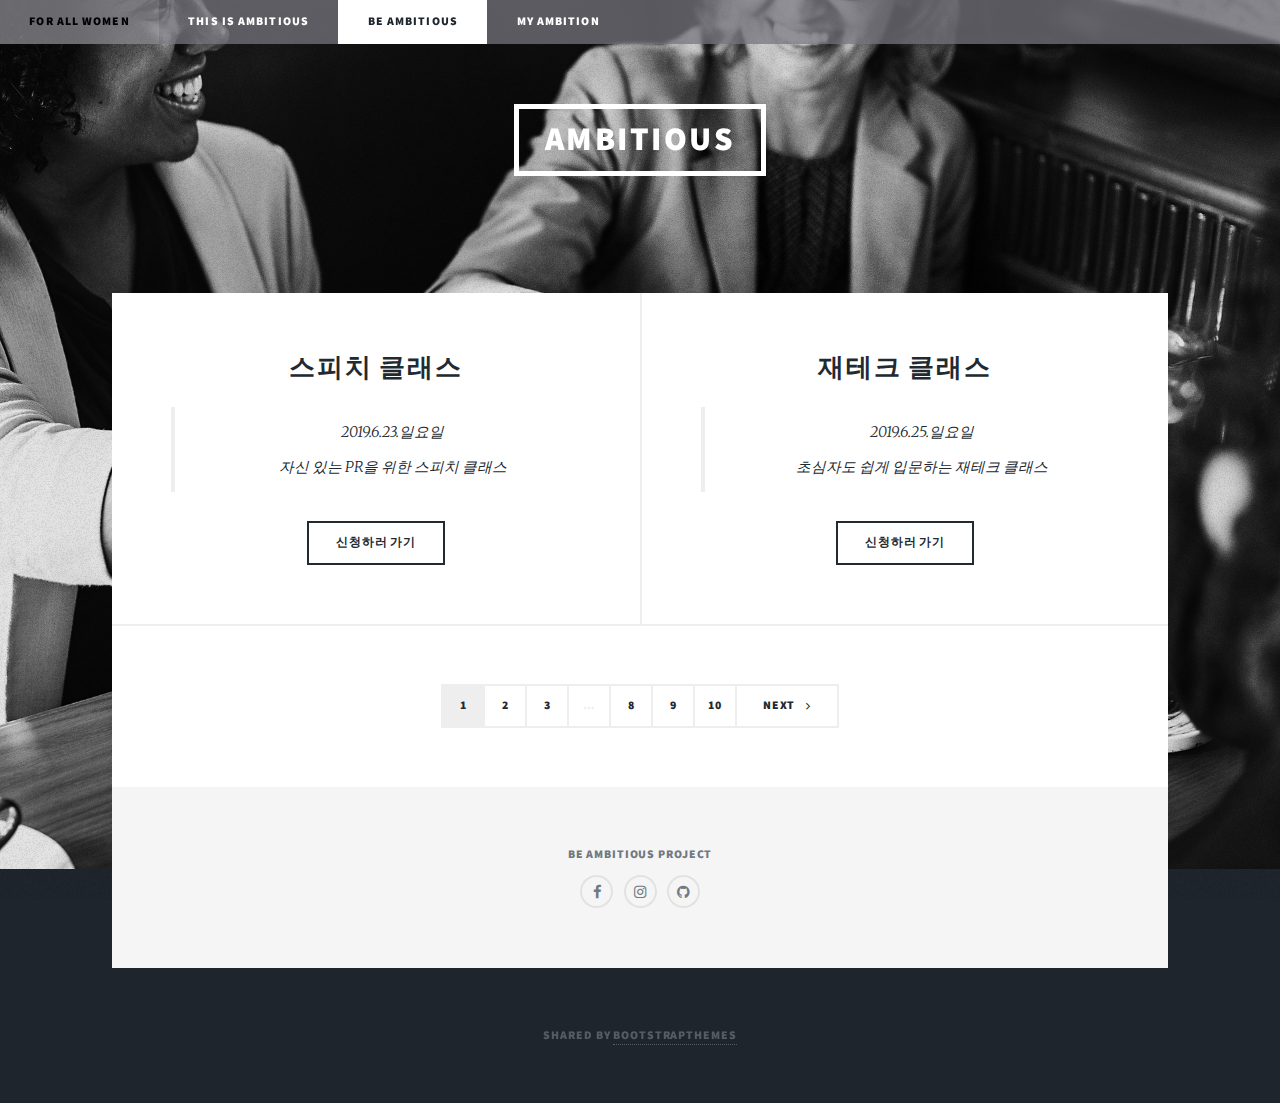
==== commit a8617f32: "ambitious_front 6" ====
--- a/Ambitious/BeAmbitious.html
+++ b/Ambitious/BeAmbitious.html
@@ -25,23 +25,12 @@
 				<!-- Nav -->
 				<nav id="nav">
 					<ul class="links">
-						<div class="menubar">
 							<li><a href="introduction.html">For all Women</a></li>
-							<li id = "current"><a href="index.html">This is Ambitious</a>
-								<ul>
-									 <li><a href="#">경제 재테크</a></li>
-									 <li><a href="#">정치 사회</a></li>
-									 <li><a href="#">헬스 스포츠 건강</a></li>
-									 <li><a href="#">영화 책</a></li>
-									 <li><a href="#">패션 라이프스타일</a></li>
-									</ul>
-							</li>
+							<li><a href="index.html">This is Ambitious</a></li>
 							<li class = "active"><a href="BeAmbitious.html">Be Ambitious</a></li>
 							<li><a href="mypage.html">My Ambition</a></li>
-						</div>
 					</ul>
 					<ul class="icons">
-
 						<!-- <li><a href="#" class="icon fa-twitter"><span class="label">Twitter</span></a></li> -->
 						<!-- <li><a href="#" class="icon fa-instagram"><span class="label">Instagram</span></a></li>
 						<li><a href="#" class="icon fa-facebook"><span class="label">Facebook</span></a></li>
@@ -52,11 +41,39 @@
 				<!-- Main -->
 					<div id="main">
 
-						<!-- Featured Post -->
+
+					<section class= "posts">
 
 
+						<article>
+							<h2>스피치 클래스</h2>
+							<blockquote>
+								2019.6.23.일요일</br>
+								자신 있는 PR을 위한 스피치 클래스
+							</blockquote>
+
+							<ul class="actions">
+								<li><a href="#" class="button Small">신청하러 가기</a></li>
+							</ul>
+						</article>
+
+
+						<article>
+							<h2>재테크 클래스</h2>
+							<blockquote>
+								2019.6.25.일요일</br>
+								초심자도 쉽게 입문하는 재테크 클래스
+							</blockquote>
+
+							<ul class="actions">
+								<li><a href="#" class="button Small">신청하러 가기</a></li>
+							</ul>
+						</article>
+
+					</section>
+
 						<!-- Posts -->
-							<section class="posts">
+							<!-- <section class="posts">
 								<article>
 									<header>
 										<span class="date">April 24, 2017</span>
@@ -129,7 +146,7 @@
 										<li><a href="#" class="button">Full Story</a></li>
 									</ul>
 								</article>
-							</section>
+							</section> -->
 
 						<!-- Footer -->
 							<footer>
--- a/Ambitious/assets/css/main.css
+++ b/Ambitious/assets/css/main.css
@@ -3167,7 +3167,7 @@
 		@media screen and (orientation: portrait) {
 
 			#wrapper > .bg {
-				background-size: auto,								auto,														auto 175%;
+				/* background-size: auto,								auto,														auto 175%; */
 			}
 
 		}
@@ -3516,8 +3516,8 @@
 		-ms-transition: -ms-transform 1s ease, opacity 1s ease;
 		transition: transform 1s ease, opacity 1s ease;
 		background: rgba(117, 118, 125, 0.74); /*네비 전체 바탕 */
-		height: 4rem;
-		line-height: 1.8rem;
+		height: 3rem;
+		line-height: 3rem;
 		margin: 0 auto 0 auto;
 		overflow: hidden;
 		padding: 0 2rem 0 0;
@@ -4489,7 +4489,7 @@
 					font-weight: 900;
 					letter-spacing: 0.075em;
 					/* padding: 0.75rem 0; */
-        
+
 					text-transform: uppercase;
 				}
 
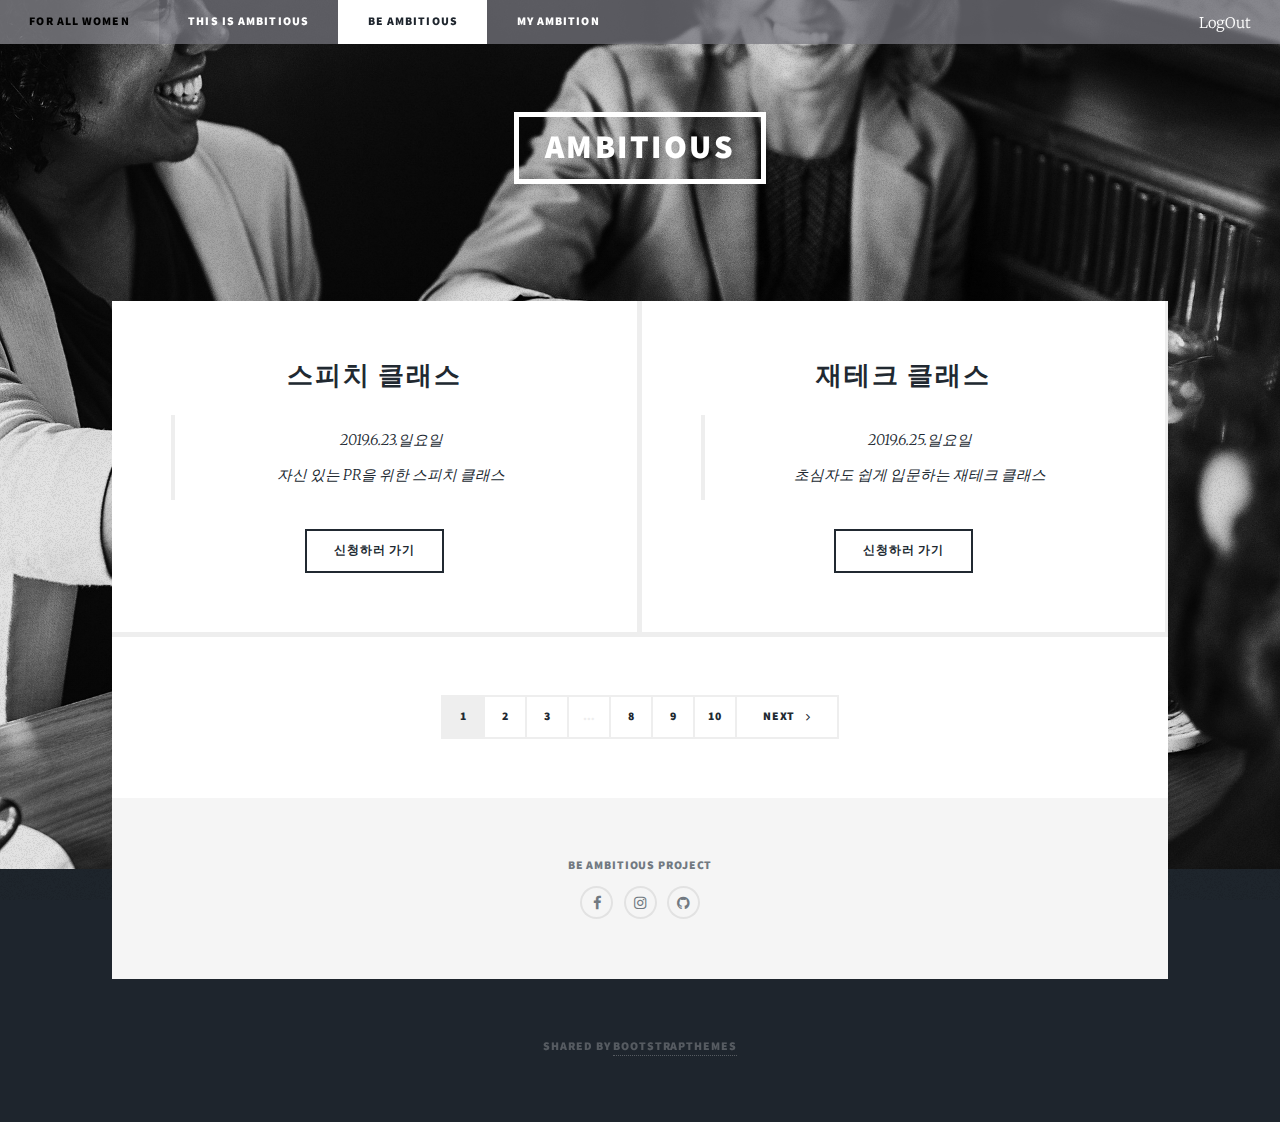
==== commit 6e26648f: "ambitious_front 7" ====
--- a/Ambitious/BeAmbitious.html
+++ b/Ambitious/BeAmbitious.html
@@ -31,10 +31,7 @@
 							<li><a href="mypage.html">My Ambition</a></li>
 					</ul>
 					<ul class="icons">
-						<!-- <li><a href="#" class="icon fa-twitter"><span class="label">Twitter</span></a></li> -->
-						<!-- <li><a href="#" class="icon fa-instagram"><span class="label">Instagram</span></a></li>
-						<li><a href="#" class="icon fa-facebook"><span class="label">Facebook</span></a></li>
-						<li><a href="#" class="icon fa-github"><span class="label">GitHub</span></a></li> -->
+						<li><a href="#"><span class="label">LogOut</span></a></li>
 					</ul>
 				</nav>
 
@@ -53,7 +50,7 @@
 							</blockquote>
 
 							<ul class="actions">
-								<li><a href="#" class="button Small">신청하러 가기</a></li>
+								<li><a href="classPost.html" class="button Small">신청하러 가기</a></li>
 							</ul>
 						</article>
 
--- a/Ambitious/assets/css/main.css
+++ b/Ambitious/assets/css/main.css
@@ -8,109 +8,9 @@
 */
 
 /* Reset */
-.menubar{
-border:none;
-border:0px;
-margin:0px;
-padding:0px;
-/* font: 67.5% "Lucida Sans Unicode", "Bitstream Vera Sans", "Trebuchet Unicode MS", "Lucida Grande", Verdana, Helvetica, sans-serif; */
-font-size:10px;
-font-weight:bold;
-}
-
-.menubar ul{
-/* background: rgb(109,109,109); */
-height:40px;
-list-style:none;
-margin:0;
-padding:0;
-}
-
-.menubar li{
-float:left;
-padding:0px;
-}
-
-.menubar li a{
-/* background: rgb(109,109,109); 위에 네비 바 색깔*/
- height:30px;   /*네비 바 높이 조정 */
-/* color:#cccccc; */
-display:block;
-font-weight:normal;
-/* line-height:50px; */
-margin:0px;
-padding:0px 25px;
-text-align:center;
-text-decoration:none;
-}
-
-.menubar li a:hover, .menubar ul li:hover a{
-background: rgb(71,71,71);
-color:#FFFFFF;
-text-decoration:none;
-}
-
-.menubar li ul{
-background: rgb(109,109,109);
-display:none; /* 평상시에는 드랍메뉴가 안보이게 하기 */
-height:auto;
-padding:0px;
-margin:0px;
-border:0px;
-position:absolute;
-/* width:400px; */
-z-index:998;
-/*top:1em;
-/*left:0;*/
-}
-
-.menubar li:hover ul{
-display:block; /* 마우스 커서 올리면 드랍메뉴 보이게 하기 */
-}
-
-.menubar li li {
-background: rgba(19, 19, 22, 0.82); /* 드롭다운 전체 색깔 */
-display:block;
-float:left;
-margin:0px;
-padding:0px;
-width:170px;
-
-
-}
-
-.menubar li:hover li a{
-background:none;
-}
-
-.menubar li ul a{
-display:block;
-height:29px;
-font-size:15px;
-font-style:normal;
-margin:0px;
-padding:0px 10px 0px 15px;
-text-align:center;
-}
-
-.menubar li ul a:hover, .menubar li ul li:hover a{
-background:rgb(45, 166, 235);
-border:0px;
-color:white;
-}
-
-.menubar p{
-clear:left;
-}
-
-	html, body, div, span, applet, object, iframe, h1, h2, h3, h4, h5, h6, p, blockquote, pre, a, abbr, acronym, address, big, cite, code, del, dfn, em, img, ins, kbd, q, s, samp, small, strike, strong, sub, sup, tt, var, b, u, i, center, dl, dt, dd, ol, ul, li, fieldset, form, label, legend, table, caption, tbody, tfoot, thead, tr, th, td, article, aside, canvas, details, embed, figure, figcaption, footer, header, hgroup, menu, nav, output, ruby, section, summary, time, mark, audio, video {
-		margin: 0;
-		padding: 0;
-		border: 0;
-		font-size: 100%;
-		font: inherit;
-		vertical-align: baseline;
-	}
+ .font {
+	 font-family: 'S-CoreDream-3Light';
+ }
 
 	article, aside, details, figcaption, figure, footer, header, hgroup, menu, nav, section {
 		display: block;
@@ -4439,7 +4339,7 @@
 		@media screen and (max-width: 736px) {
 
 			#navPanelToggle {
-				font-size: 0.8rem;
+				font-size: 1.2rem;
 				padding: 0.25rem 1rem;
 			}
 
